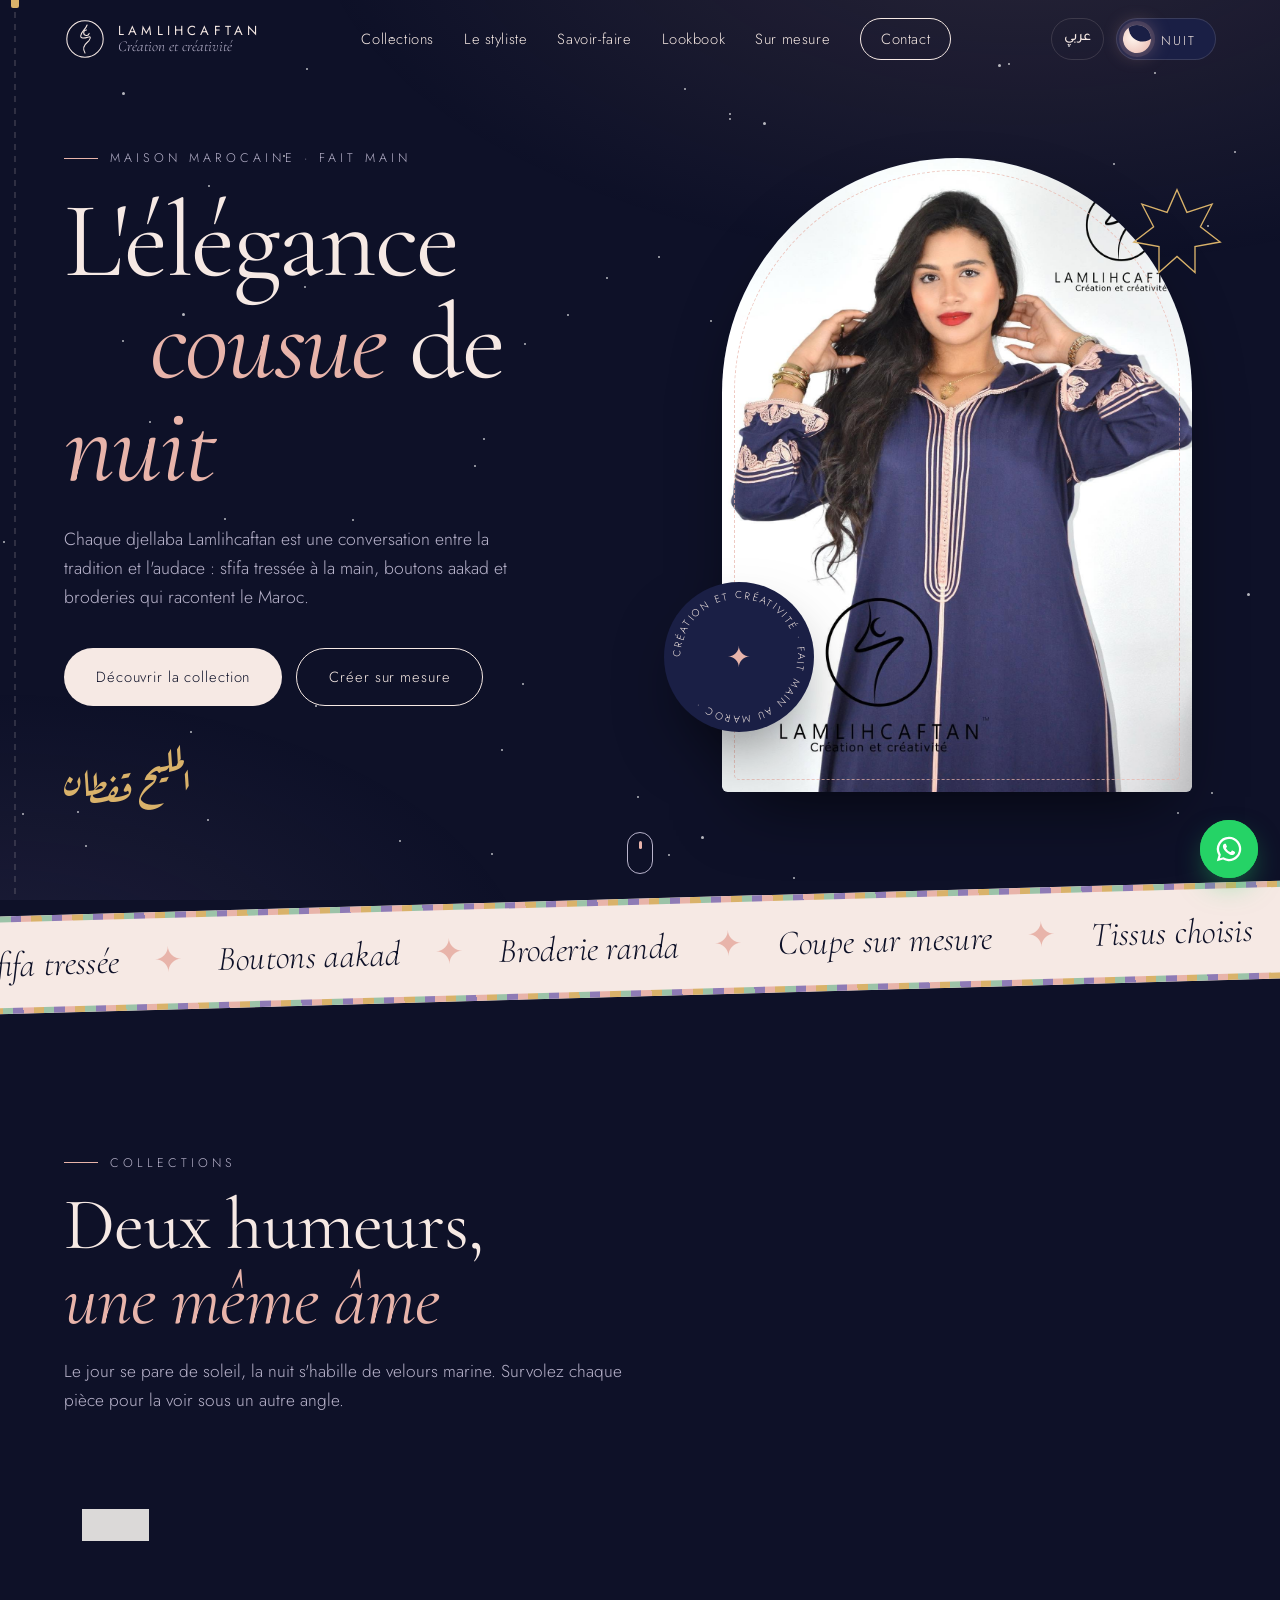
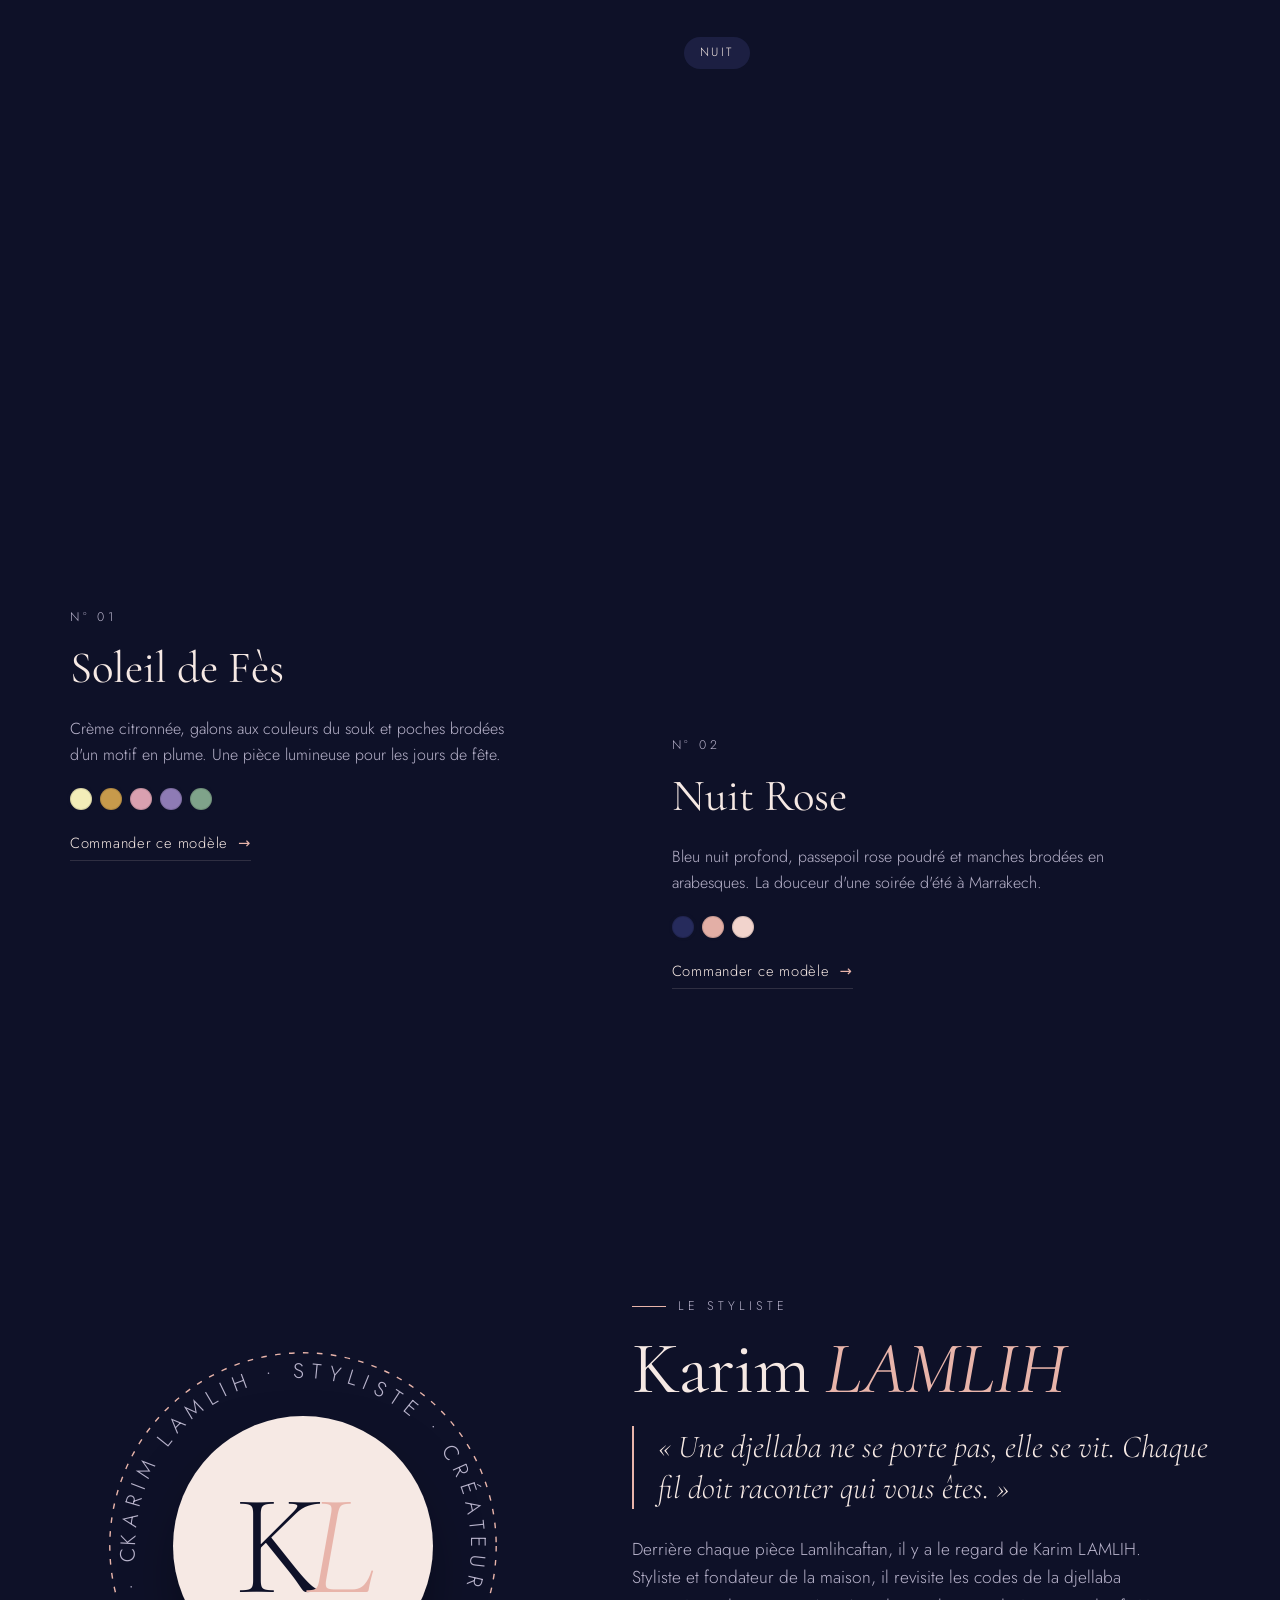
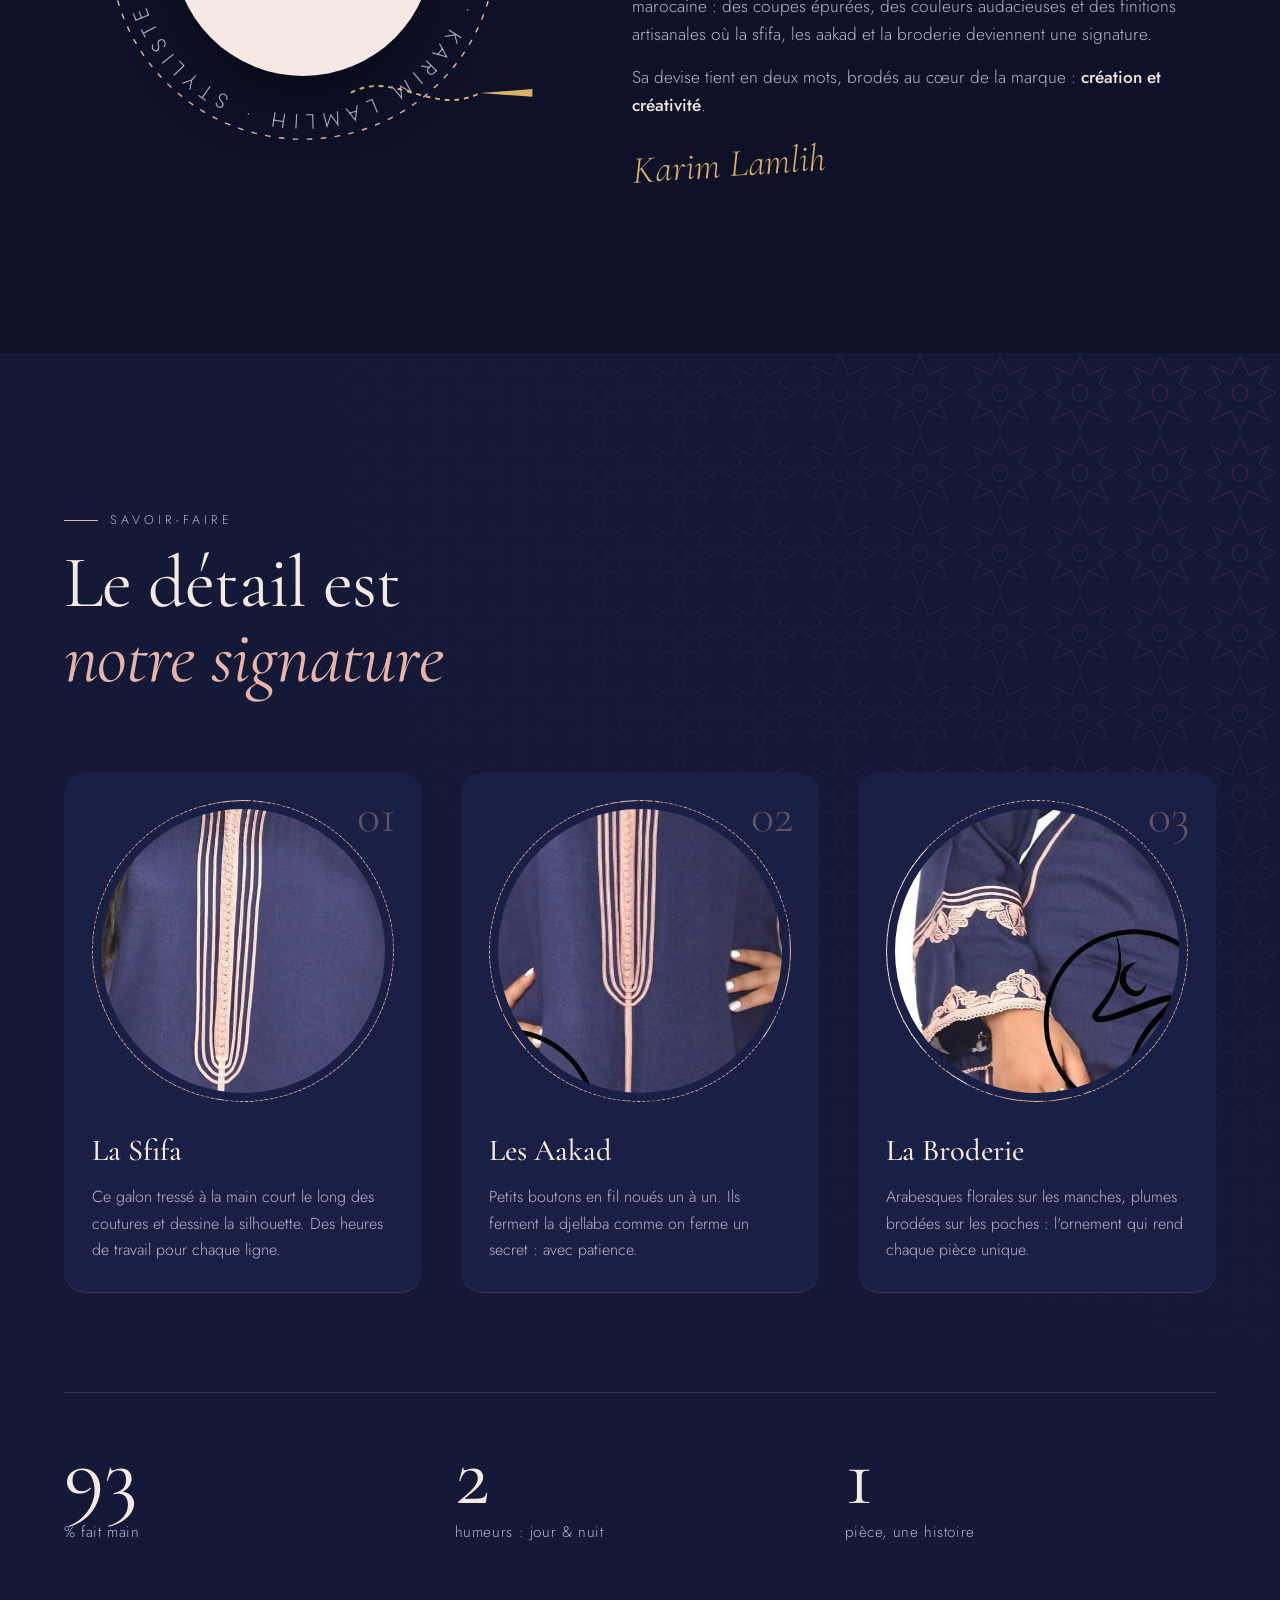
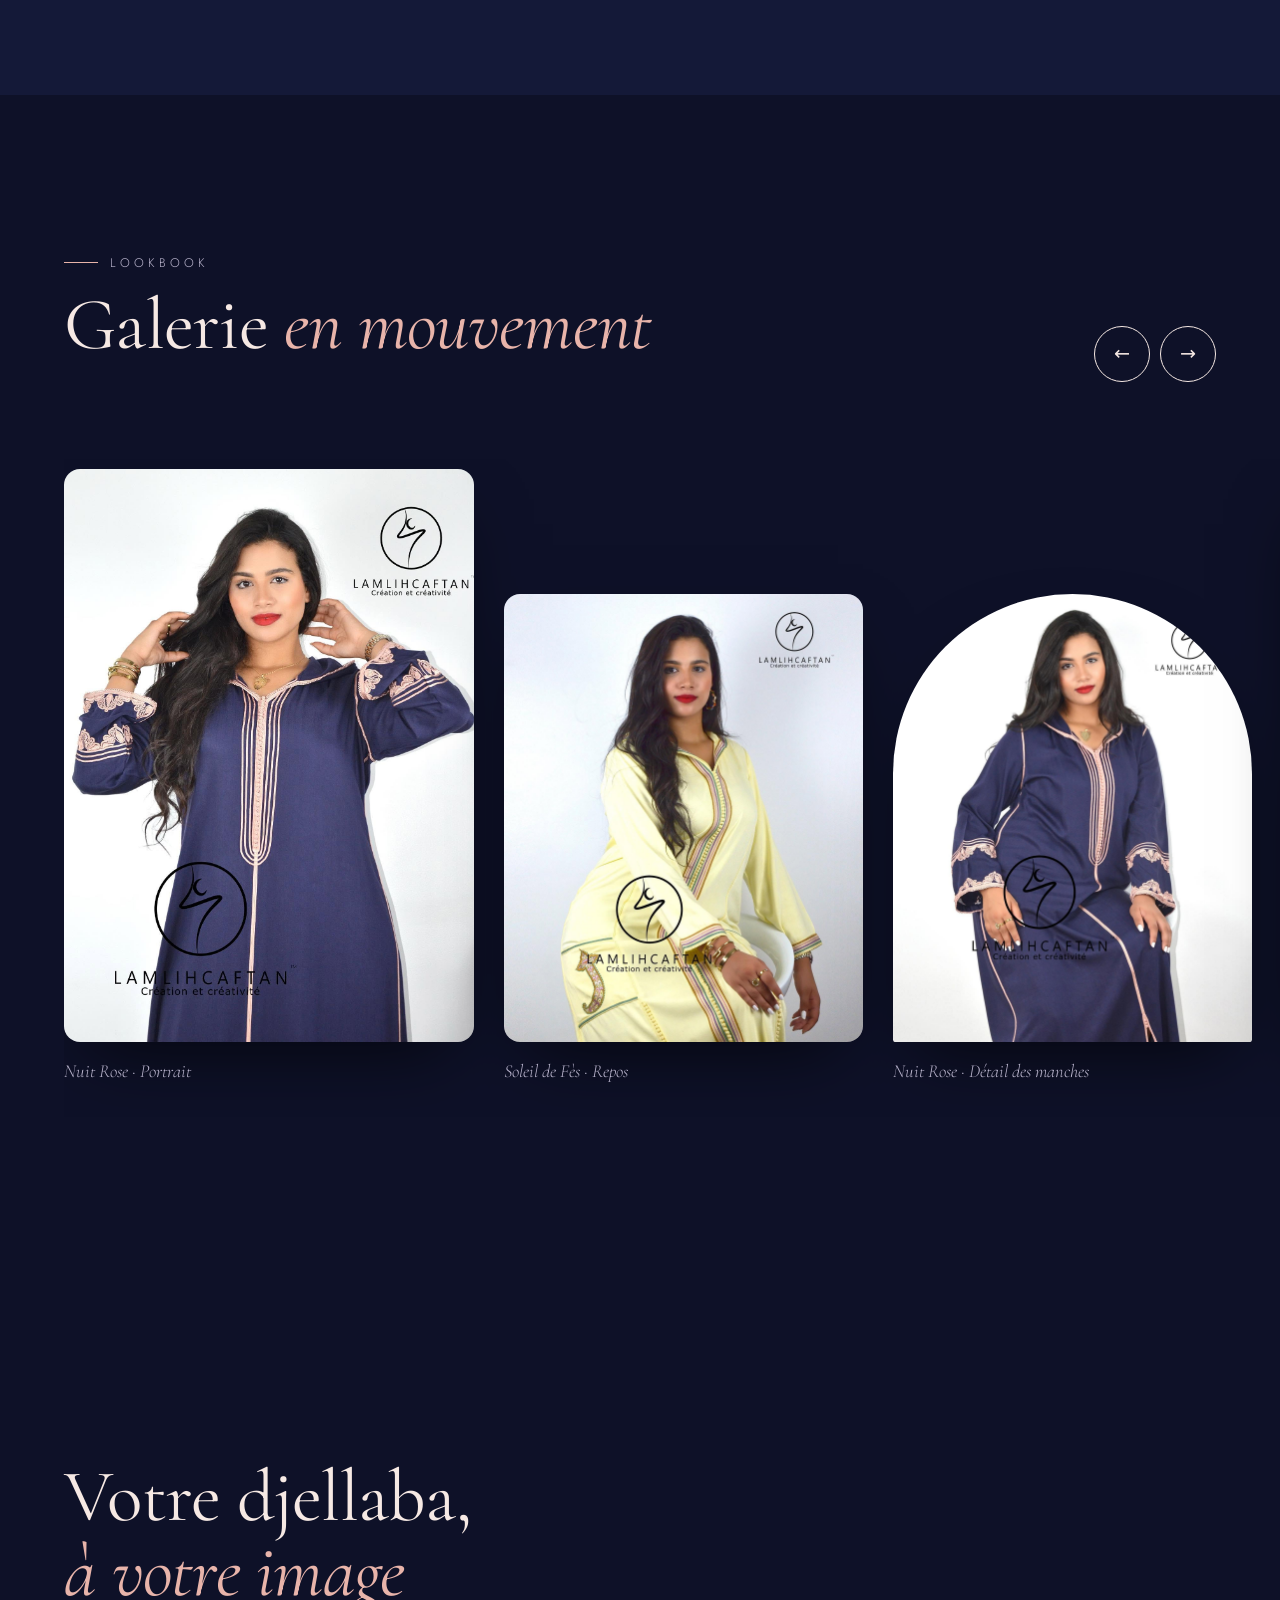
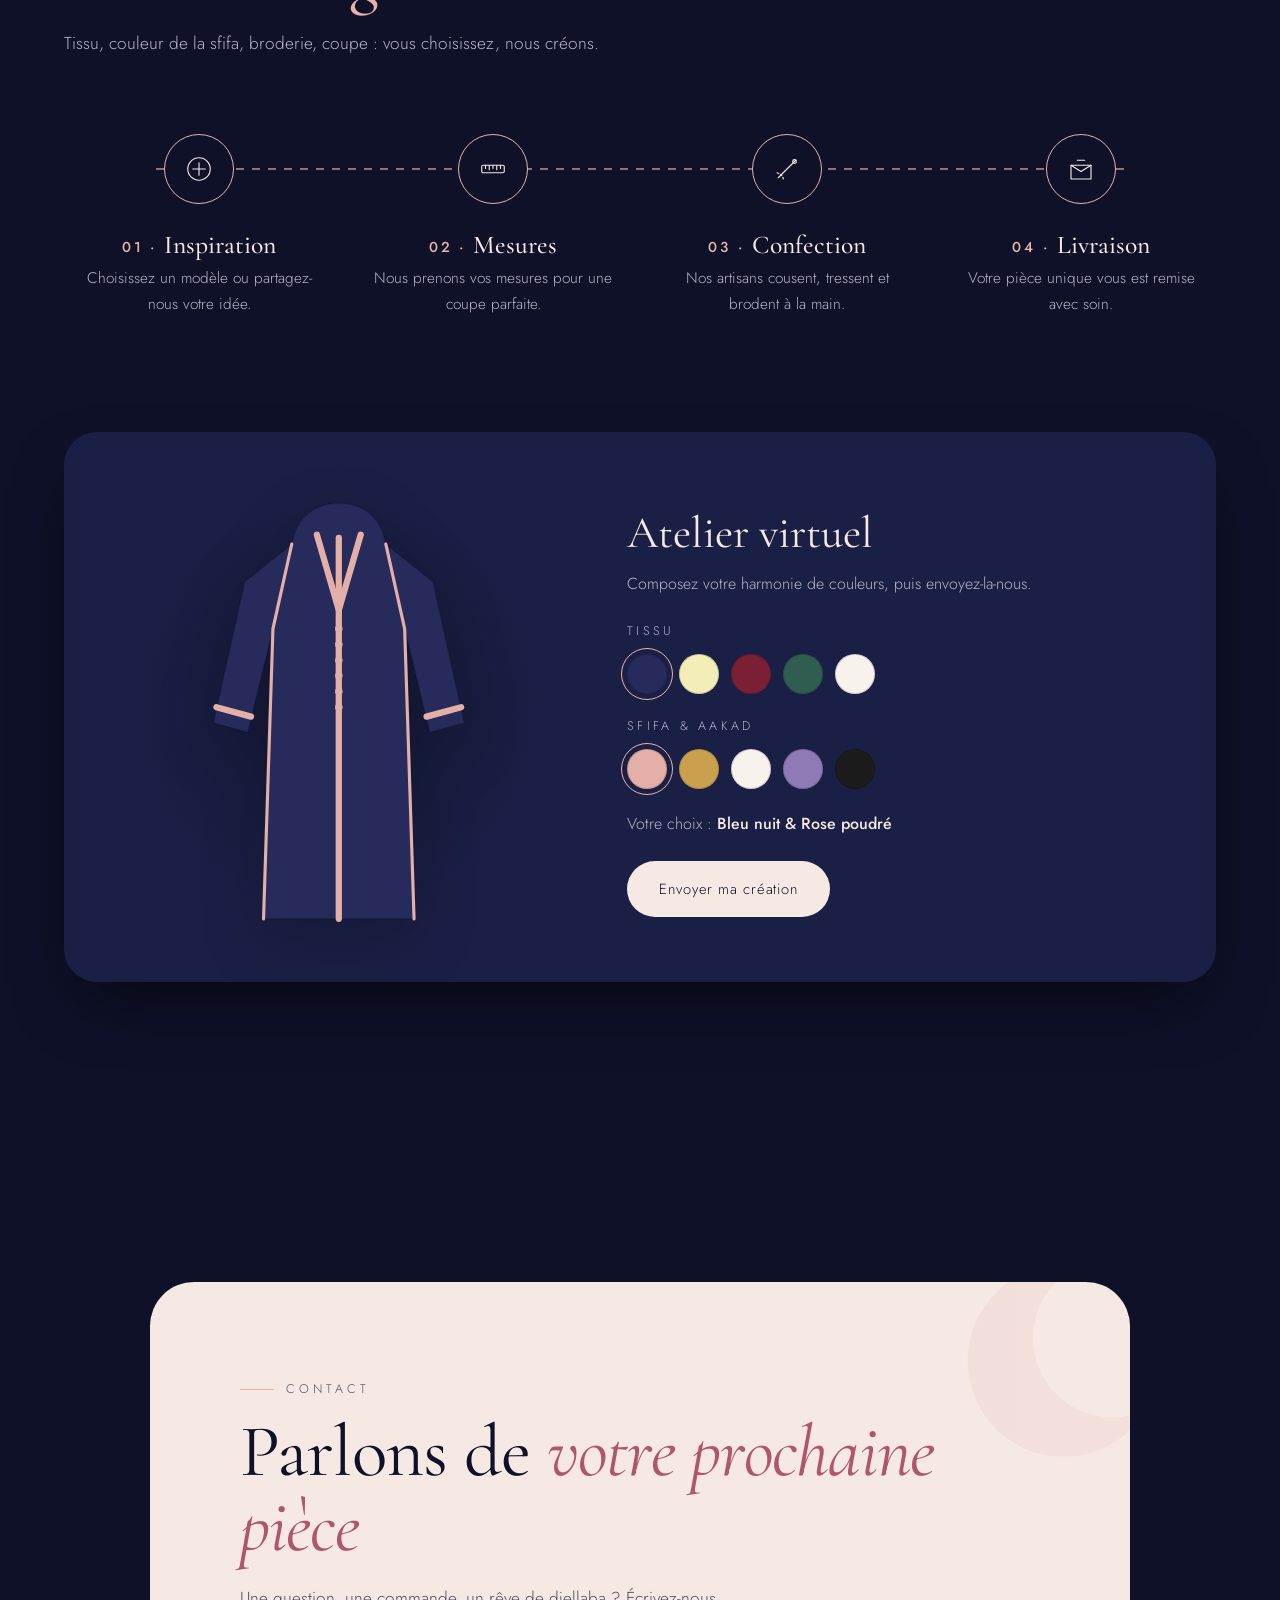
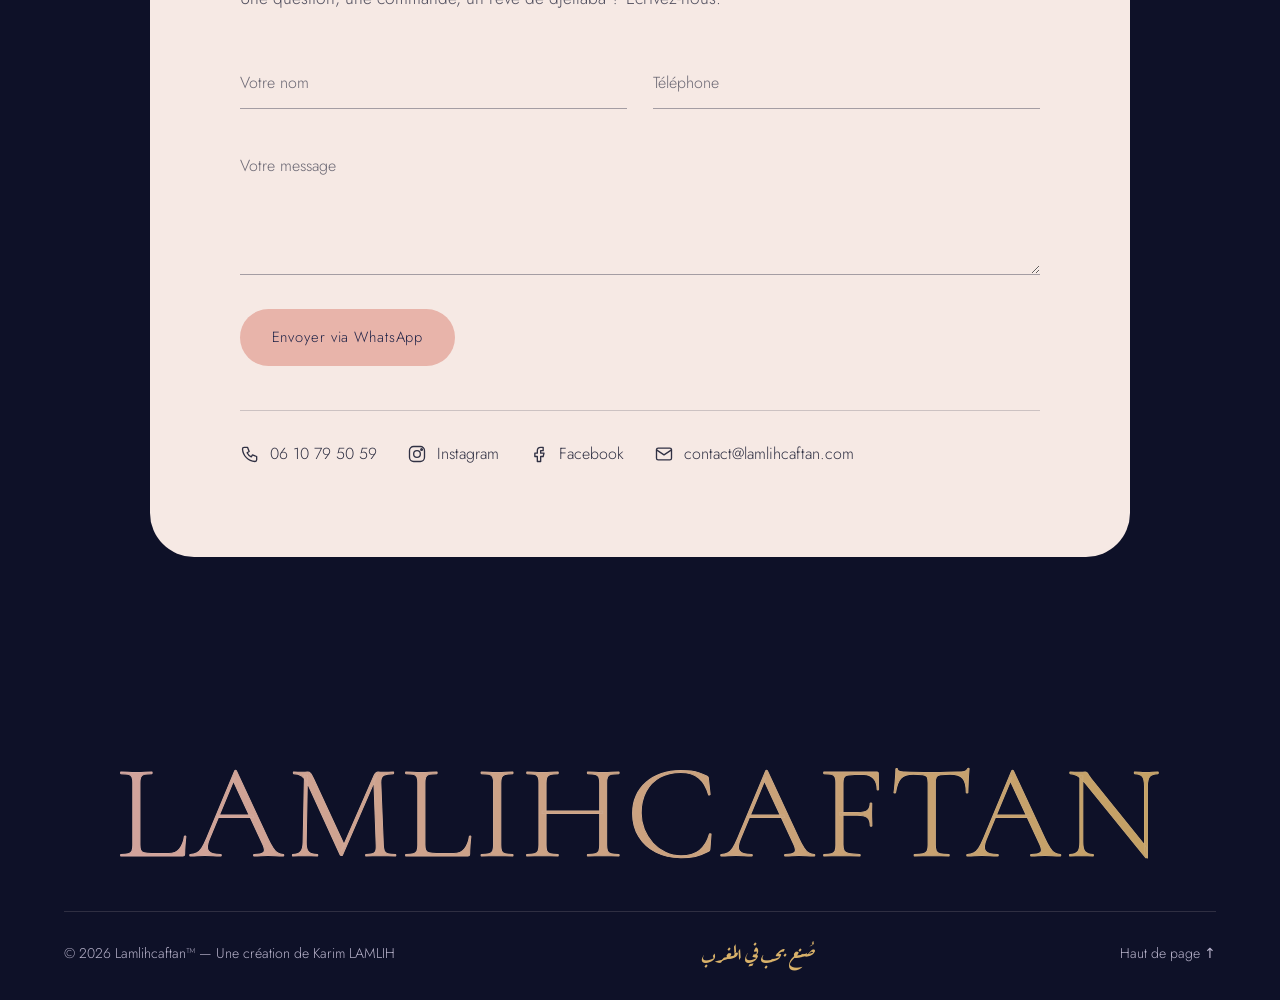
==== index.html @ 7d64da46 "Site vitrine Lamlihcaftan (FR/AR, mode jour/nuit) Co-Authored-By: Claude Opus 5.5 <noreply@anthropic" ====
<!DOCTYPE html>
<html lang="fr">
<head>
  <meta charset="UTF-8" />
  <meta name="viewport" content="width=device-width, initial-scale=1.0" />
  <title>Lamlihcaftan — Création et créativité</title>
  <meta name="description" content="Lamlihcaftan : djellabas et caftans marocains faits main, imaginés par le styliste Karim LAMLIH. Sfifa, aakad et broderie, créés avec passion." />
  <meta name="author" content="Karim LAMLIH" />
  <meta name="theme-color" content="#0E1128" />
  <link rel="alternate" hreflang="fr" href="index.html" />
  <link rel="alternate" hreflang="ar" href="ar.html" />
  <link rel="icon" href="data:image/svg+xml,<svg xmlns='http://www.w3.org/2000/svg' viewBox='0 0 100 100'><circle cx='50' cy='50' r='44' fill='none' stroke='%231F2347' stroke-width='6'/><path d='M55 18 C40 30 38 50 60 44 C70 42 64 56 50 62 C40 68 44 80 52 86' fill='none' stroke='%231F2347' stroke-width='6' stroke-linecap='round'/></svg>" />
  <link rel="preconnect" href="https://fonts.googleapis.com" />
  <link rel="preconnect" href="https://fonts.gstatic.com" crossorigin />
  <link href="https://fonts.googleapis.com/css2?family=Cormorant+Garamond:ital,wght@0,400;0,500;0,600;1,400;1,500&family=Jost:wght@300;400;500&family=Aref+Ruqaa:wght@400;700&family=Tajawal:wght@500&display=swap" rel="stylesheet" />
  <link rel="stylesheet" href="css/style.css" />
  <script>
    // Applique le thème avant le rendu pour éviter le flash
    (function () {
      var t = null;
      try { t = localStorage.getItem('lamlih-theme'); } catch (e) {}
      if (!t) t = 'dark'; // mode nuit par défaut
      document.documentElement.setAttribute('data-theme', t);
    })();
  </script>
</head>
<body>

  <!-- Écran d'intro : le logo se dessine comme un fil -->
  <div class="loader" aria-hidden="true">
    <svg class="loader__logo" viewBox="0 0 120 120">
      <circle class="stitch-draw" cx="60" cy="60" r="52" />
      <path class="stitch-draw" d="M66 20 C62 32 50 38 48 50 C46 60 58 58 70 54 C78 51 76 62 66 70 C56 78 52 86 60 100" />
      <path class="stitch-draw" d="M64 34 a8 8 0 1 0 8 10" />
    </svg>
    <p class="loader__name">LAMLIHCAFTAN</p>
  </div>

  <!-- Fil de progression (comme une sfifa cousue le long de la page) -->
  <div class="thread" aria-hidden="true"><span class="thread__fill"></span></div>

  <!-- Ciel de nuit -->
  <div class="sky" aria-hidden="true"></div>

  <header class="nav">
    <a href="#accueil" class="brand" aria-label="Lamlihcaftan — accueil">
      <svg class="brand__mark" viewBox="0 0 120 120" aria-hidden="true">
        <circle cx="60" cy="60" r="52" />
        <path d="M66 20 C62 32 50 38 48 50 C46 60 58 58 70 54 C78 51 76 62 66 70 C56 78 52 86 60 100" />
        <path d="M64 34 a8 8 0 1 0 8 10" />
      </svg>
      <span class="brand__text">
        <strong>LAMLIHCAFTAN</strong>
        <em>Création et créativité</em>
      </span>
    </a>

    <nav class="nav__links" id="menu">
      <a href="#collections">Collections</a>
      <a href="#styliste">Le styliste</a>
      <a href="#savoir-faire">Savoir-faire</a>
      <a href="#lookbook">Lookbook</a>
      <a href="#sur-mesure">Sur mesure</a>
      <a href="#contact" class="nav__cta">Contact</a>
    </nav>

    <div class="nav__actions">
      <a class="lang-switch" href="ar.html" hreflang="ar" lang="ar" title="النسخة العربية">عربي</a>
      <button class="theme-toggle" id="themeToggle" aria-label="Basculer le mode nuit" title="Jour / Nuit">
        <span class="theme-toggle__orb"></span>
        <span class="theme-toggle__label"><span class="lbl-day">Jour</span><span class="lbl-night">Nuit</span></span>
      </button>
      <button class="burger" id="burger" aria-label="Ouvrir le menu" aria-expanded="false" aria-controls="menu">
        <span></span><span></span>
      </button>
    </div>
  </header>

  <main>
    <!-- ============ HERO ============ -->
    <section class="hero" id="accueil">
      <div class="hero__text">
        <p class="eyebrow reveal">Maison marocaine · Fait main</p>
        <h1 class="hero__title">
          <span class="line reveal">L'élégance</span>
          <span class="line reveal"><em>cousue</em> de</span>
          <span class="line reveal">
            <span class="word-swap" aria-live="polite">
              <span class="word-day">lumière</span>
              <span class="word-night">nuit</span>
            </span>
          </span>
        </h1>
        <p class="hero__lead reveal">
          Chaque djellaba Lamlihcaftan est une conversation entre la tradition et l'audace :
          sfifa tressée à la main, boutons aakad et broderies qui racontent le Maroc.
        </p>
        <div class="hero__buttons reveal">
          <a href="#collections" class="btn btn--primary">Découvrir la collection</a>
          <a href="#sur-mesure" class="btn btn--ghost">Créer sur mesure</a>
        </div>
        <p class="hero__arabic reveal" lang="ar" dir="rtl">المليح قفطان</p>
      </div>

      <div class="hero__visual">
        <div class="arch arch--hero">
          <img class="img-day" src="images/soleil-fes-debout.jpg" alt="Djellaba crème Soleil de Fès avec galons multicolores" />
          <img class="img-night" src="images/nuit-rose-portrait.jpg" alt="Djellaba marine Nuit Rose avec passepoil rose" />
        </div>
        <div class="badge-rotate" aria-hidden="true">
          <svg viewBox="0 0 200 200">
            <defs>
              <path id="circlePath" d="M100,100 m-78,0 a78,78 0 1,1 156,0 a78,78 0 1,1 -156,0" />
            </defs>
            <text><textPath href="#circlePath">CRÉATION ET CRÉATIVITÉ • FAIT MAIN AU MAROC • </textPath></text>
          </svg>
          <span class="badge-rotate__star">✦</span>
        </div>
        <svg class="zellige-star" viewBox="0 0 100 100" aria-hidden="true">
          <polygon points="50,2 61,27 89,18 76,43 98,60 70,65 70,94 50,76 30,94 30,65 2,60 24,43 11,18 39,27" />
        </svg>
      </div>

      <a href="#collections" class="scroll-hint" aria-label="Défiler vers le bas">
        <span></span>
      </a>
    </section>

    <!-- ============ RUBAN SFIFA ============ -->
    <div class="ribbon" aria-hidden="true">
      <div class="ribbon__track">
        <span>Sfifa tressée</span><i>✦</i><span>Boutons aakad</span><i>✦</i><span>Broderie randa</span><i>✦</i><span>Coupe sur mesure</span><i>✦</i><span>Tissus choisis</span><i>✦</i><span>Fait main</span><i>✦</i>
        <span>Sfifa tressée</span><i>✦</i><span>Boutons aakad</span><i>✦</i><span>Broderie randa</span><i>✦</i><span>Coupe sur mesure</span><i>✦</i><span>Tissus choisis</span><i>✦</i><span>Fait main</span><i>✦</i>
      </div>
    </div>

    <!-- ============ COLLECTIONS ============ -->
    <section class="section collections" id="collections">
      <header class="section__head">
        <p class="eyebrow reveal">Collections</p>
        <h2 class="section__title reveal">Deux humeurs,<br /><em>une même âme</em></h2>
        <p class="section__lead reveal">Le jour se pare de soleil, la nuit s'habille de velours marine. Survolez chaque pièce pour la voir sous un autre angle.</p>
      </header>

      <div class="collections__grid">
        <article class="look-card look-card--sun reveal" data-tilt>
          <div class="look-card__media">
            <img src="images/soleil-fes-debout.jpg" alt="Djellaba Soleil de Fès, pose debout" loading="lazy" />
            <img class="look-card__alt" src="images/soleil-fes-assise.jpg" alt="" loading="lazy" />
            <span class="look-card__tag">Jour</span>
          </div>
          <div class="look-card__body">
            <p class="look-card__num">N° 01</p>
            <h3>Soleil de Fès</h3>
            <p>Crème citronnée, galons aux couleurs du souk et poches brodées d'un motif en plume. Une pièce lumineuse pour les jours de fête.</p>
            <ul class="swatches" aria-label="Couleurs du galon">
              <li style="--c:#F3EDB8"></li><li style="--c:#C79A4B"></li><li style="--c:#D9A0B0"></li><li style="--c:#8E7BB5"></li><li style="--c:#7FA38A"></li>
            </ul>
            <a href="#contact" class="link-arrow" data-model="Soleil de Fès">Commander ce modèle <span>→</span></a>
          </div>
        </article>

        <article class="look-card look-card--moon reveal" data-tilt>
          <div class="look-card__media">
            <img src="images/nuit-rose-pose.jpg" alt="Djellaba Nuit Rose, mains sur les hanches" loading="lazy" />
            <img class="look-card__alt" src="images/nuit-rose-assise.jpg" alt="" loading="lazy" />
            <span class="look-card__tag">Nuit</span>
          </div>
          <div class="look-card__body">
            <p class="look-card__num">N° 02</p>
            <h3>Nuit Rose</h3>
            <p>Bleu nuit profond, passepoil rose poudré et manches brodées en arabesques. La douceur d'une soirée d'été à Marrakech.</p>
            <ul class="swatches" aria-label="Couleurs">
              <li style="--c:#262B5C"></li><li style="--c:#E3AFA6"></li><li style="--c:#F2D4CD"></li>
            </ul>
            <a href="#contact" class="link-arrow" data-model="Nuit Rose">Commander ce modèle <span>→</span></a>
          </div>
        </article>
      </div>
    </section>

    <!-- ============ LE STYLISTE ============ -->
    <section class="section designer" id="styliste">
      <div class="designer__monogram reveal" aria-hidden="true">
        <svg viewBox="0 0 300 300" class="designer__ring">
          <defs>
            <path id="ringPath" d="M150,150 m-120,0 a120,120 0 1,1 240,0 a120,120 0 1,1 -240,0" />
          </defs>
          <circle cx="150" cy="150" r="138" />
          <text><textPath href="#ringPath">KARIM LAMLIH • STYLISTE • CRÉATEUR • KARIM LAMLIH • STYLISTE • CRÉATEUR • </textPath></text>
        </svg>
        <span class="designer__initials">K<em>L</em></span>
        <svg class="designer__needle" viewBox="0 0 200 60">
          <path d="M6 30 C50 5 90 55 140 30" />
          <path class="needle" d="M140 30 L194 26 L194 34 Z" />
        </svg>
      </div>

      <div class="designer__text">
        <p class="eyebrow reveal">Le styliste</p>
        <h2 class="section__title reveal">Karim <em>LAMLIH</em></h2>
        <blockquote class="designer__quote reveal">
          « Une djellaba ne se porte pas, elle se vit. Chaque fil doit raconter qui vous êtes. »
        </blockquote>
        <p class="section__lead reveal">
          Derrière chaque pièce Lamlihcaftan, il y a le regard de Karim LAMLIH. Styliste et fondateur de la maison,
          il revisite les codes de la djellaba marocaine : des coupes épurées, des couleurs audacieuses et
          des finitions artisanales où la sfifa, les aakad et la broderie deviennent une signature.
        </p>
        <p class="section__lead reveal">
          Sa devise tient en deux mots, brodés au cœur de la marque : <strong>création et créativité</strong>.
        </p>
        <p class="designer__sign reveal">Karim Lamlih</p>
      </div>
    </section>

    <!-- ============ SAVOIR-FAIRE ============ -->
    <section class="section craft" id="savoir-faire">
      <div class="craft__pattern" aria-hidden="true"></div>
      <header class="section__head">
        <p class="eyebrow reveal">Savoir-faire</p>
        <h2 class="section__title reveal">Le détail est<br /><em>notre signature</em></h2>
      </header>

      <div class="craft__grid">
        <article class="craft-item reveal">
          <div class="craft-item__lens" style="--img:url('../images/nuit-rose-portrait.jpg'); --pos: 50% 58%; --zoom: 260%"></div>
          <span class="craft-item__num">01</span>
          <h3>La Sfifa</h3>
          <p>Ce galon tressé à la main court le long des coutures et dessine la silhouette. Des heures de travail pour chaque ligne.</p>
        </article>
        <article class="craft-item reveal">
          <div class="craft-item__lens" style="--img:url('../images/nuit-rose-pose.jpg'); --pos: 50% 55%; --zoom: 300%"></div>
          <span class="craft-item__num">02</span>
          <h3>Les Aakad</h3>
          <p>Petits boutons en fil noués un à un. Ils ferment la djellaba comme on ferme un secret : avec patience.</p>
        </article>
        <article class="craft-item reveal">
          <div class="craft-item__lens" style="--img:url('../images/nuit-rose-assise.jpg'); --pos: 20% 64%; --zoom: 300%"></div>
          <span class="craft-item__num">03</span>
          <h3>La Broderie</h3>
          <p>Arabesques florales sur les manches, plumes brodées sur les poches : l'ornement qui rend chaque pièce unique.</p>
        </article>
      </div>

      <div class="stats">
        <div class="stat reveal"><strong data-count="100">0</strong><span>% fait main</span></div>
        <div class="stat reveal"><strong data-count="2">0</strong><span>humeurs : jour &amp; nuit</span></div>
        <div class="stat reveal"><strong data-count="1">0</strong><span>pièce, une histoire</span></div>
      </div>
    </section>

    <!-- ============ LOOKBOOK ============ -->
    <section class="section lookbook" id="lookbook">
      <header class="section__head section__head--row">
        <div>
          <p class="eyebrow reveal">Lookbook</p>
          <h2 class="section__title reveal">Galerie <em>en mouvement</em></h2>
        </div>
        <div class="lookbook__controls">
          <button class="circle-btn" data-dir="-1" aria-label="Image précédente">←</button>
          <button class="circle-btn" data-dir="1" aria-label="Image suivante">→</button>
        </div>
      </header>

      <div class="lookbook__rail" id="rail" tabindex="0" aria-label="Galerie de photos, faites défiler horizontalement">
        <figure class="frame frame--tall"><img src="images/nuit-rose-portrait.jpg" alt="Nuit Rose — portrait" loading="lazy" /><figcaption>Nuit Rose · Portrait</figcaption></figure>
        <figure class="frame"><img src="images/soleil-fes-assise.jpg" alt="Soleil de Fès — assise" loading="lazy" /><figcaption>Soleil de Fès · Repos</figcaption></figure>
        <figure class="frame frame--arch"><img src="images/nuit-rose-assise.jpg" alt="Nuit Rose — assise" loading="lazy" /><figcaption>Nuit Rose · Détail des manches</figcaption></figure>
        <figure class="frame frame--tall"><img src="images/soleil-fes-debout.jpg" alt="Soleil de Fès — debout" loading="lazy" /><figcaption>Soleil de Fès · Lumière</figcaption></figure>
        <figure class="frame"><img src="images/nuit-rose-pose.jpg" alt="Nuit Rose — pose" loading="lazy" /><figcaption>Nuit Rose · Assurance</figcaption></figure>
      </div>
    </section>

    <!-- ============ SUR MESURE ============ -->
    <section class="section bespoke" id="sur-mesure">
      <header class="section__head">
        <p class="eyebrow reveal">Sur mesure</p>
        <h2 class="section__title reveal">Votre djellaba,<br /><em>à votre image</em></h2>
        <p class="section__lead reveal">Tissu, couleur de la sfifa, broderie, coupe : vous choisissez, nous créons.</p>
      </header>

      <ol class="steps">
        <li class="step reveal">
          <span class="step__icon" aria-hidden="true">
            <svg viewBox="0 0 48 48"><circle cx="24" cy="24" r="18"/><path d="M14 24h20M24 14v20"/></svg>
          </span>
          <h3>Inspiration</h3>
          <p>Choisissez un modèle ou partagez-nous votre idée.</p>
        </li>
        <li class="step reveal">
          <span class="step__icon" aria-hidden="true">
            <svg viewBox="0 0 48 48"><rect x="6" y="18" width="36" height="12" rx="2"/><path d="M12 18v5M18 18v7M24 18v5M30 18v7M36 18v5"/></svg>
          </span>
          <h3>Mesures</h3>
          <p>Nous prenons vos mesures pour une coupe parfaite.</p>
        </li>
        <li class="step reveal">
          <span class="step__icon" aria-hidden="true">
            <svg viewBox="0 0 48 48"><path d="M10 38 L38 10"/><circle cx="36" cy="12" r="3"/><path d="M8 30c6 2 10 6 10 10" stroke-dasharray="3 3"/></svg>
          </span>
          <h3>Confection</h3>
          <p>Nos artisans cousent, tressent et brodent à la main.</p>
        </li>
        <li class="step reveal">
          <span class="step__icon" aria-hidden="true">
            <svg viewBox="0 0 48 48"><path d="M8 18h32v22H8z"/><path d="M8 18l16 10 16-10"/><path d="M18 10h12"/></svg>
          </span>
          <h3>Livraison</h3>
          <p>Votre pièce unique vous est remise avec soin.</p>
        </li>
      </ol>

      <!-- Petit configurateur de couleurs -->
      <div class="studio reveal">
        <div class="studio__preview" aria-hidden="true">
          <svg viewBox="0 0 200 300" class="studio__svg">
            <path class="dj-body" d="M100 20 C80 20 72 34 70 46 L40 70 L20 160 L42 166 L58 100 L52 285 L148 285 L142 100 L158 166 L180 160 L160 70 L130 46 C128 34 120 20 100 20Z"/>
            <path class="dj-trim" d="M100 42 L100 285" />
            <path class="dj-trim" d="M86 40 L100 88 L114 40" />
            <path class="dj-trim thin" d="M70 46 L58 100 L52 285" />
            <path class="dj-trim thin" d="M130 46 L142 100 L148 285" />
            <path class="dj-trim" d="M22 150 L44 156" />
            <path class="dj-trim" d="M178 150 L156 156" />
            <g class="dj-buttons">
              <circle cx="100" cy="100" r="2.4"/><circle cx="100" cy="110" r="2.4"/><circle cx="100" cy="120" r="2.4"/><circle cx="100" cy="130" r="2.4"/><circle cx="100" cy="140" r="2.4"/><circle cx="100" cy="150" r="2.4"/>
            </g>
          </svg>
        </div>
        <div class="studio__controls">
          <h3>Atelier virtuel</h3>
          <p class="studio__hint">Composez votre harmonie de couleurs, puis envoyez-la-nous.</p>

          <fieldset>
            <legend>Tissu</legend>
            <div class="chips" data-target="body">
              <button class="chip is-active" style="--c:#262B5C" data-color="#262B5C" data-name="Bleu nuit" aria-label="Bleu nuit"></button>
              <button class="chip" style="--c:#F3EDB8" data-color="#F3EDB8" data-name="Crème citron" aria-label="Crème citron"></button>
              <button class="chip" style="--c:#7A1F34" data-color="#7A1F34" data-name="Bordeaux" aria-label="Bordeaux"></button>
              <button class="chip" style="--c:#2F5D50" data-color="#2F5D50" data-name="Vert émeraude" aria-label="Vert émeraude"></button>
              <button class="chip" style="--c:#F7F2EC" data-color="#F7F2EC" data-name="Blanc cassé" aria-label="Blanc cassé"></button>
            </div>
          </fieldset>

          <fieldset>
            <legend>Sfifa &amp; aakad</legend>
            <div class="chips" data-target="trim">
              <button class="chip is-active" style="--c:#E3AFA6" data-color="#E3AFA6" data-name="Rose poudré" aria-label="Rose poudré"></button>
              <button class="chip" style="--c:#C9A04E" data-color="#C9A04E" data-name="Or" aria-label="Or"></button>
              <button class="chip" style="--c:#F7F2EC" data-color="#F7F2EC" data-name="Ivoire" aria-label="Ivoire"></button>
              <button class="chip" style="--c:#8E7BB5" data-color="#8E7BB5" data-name="Lavande" aria-label="Lavande"></button>
              <button class="chip" style="--c:#1B1B1B" data-color="#1B1B1B" data-name="Noir" aria-label="Noir"></button>
            </div>
          </fieldset>

          <p class="studio__summary">Votre choix : <strong id="studioSummary">Bleu nuit &amp; Rose poudré</strong></p>
          <a href="#contact" class="btn btn--primary" id="studioSend">Envoyer ma création</a>
        </div>
      </div>
    </section>

    <!-- ============ CONTACT ============ -->
    <section class="section contact" id="contact">
      <div class="contact__card reveal">
        <svg class="contact__moon" viewBox="0 0 100 100" aria-hidden="true">
          <path d="M62 10 A40 40 0 1 0 90 70 A32 32 0 1 1 62 10Z" />
        </svg>
        <p class="eyebrow">Contact</p>
        <h2 class="section__title">Parlons de <em>votre prochaine pièce</em></h2>
        <p class="section__lead">Une question, une commande, un rêve de djellaba ? Écrivez-nous.</p>

        <form class="contact__form" id="contactForm">
          <div class="field">
            <input type="text" id="name" name="name" placeholder=" " required />
            <label for="name">Votre nom</label>
          </div>
          <div class="field">
            <input type="tel" id="phone" name="phone" placeholder=" " />
            <label for="phone">Téléphone</label>
          </div>
          <div class="field field--full">
            <textarea id="message" name="message" rows="4" placeholder=" " required></textarea>
            <label for="message">Votre message</label>
          </div>
          <button type="submit" class="btn btn--primary field--full">Envoyer via WhatsApp</button>
        </form>

        <div class="contact__links">
          <a href="tel:+212610795059">
            <svg viewBox="0 0 24 24" aria-hidden="true"><path d="M5 4h4l2 5-2.5 1.5a11 11 0 0 0 5 5L15 13l5 2v4a2 2 0 0 1-2 2A16 16 0 0 1 3 6a2 2 0 0 1 2-2z"/></svg>
            <span dir="ltr">06 10 79 50 59</span>
          </a>
          <a href="https://www.instagram.com/lamlihcaftan" target="_blank" rel="noopener">
            <svg viewBox="0 0 24 24" aria-hidden="true"><rect x="3" y="3" width="18" height="18" rx="5"/><circle cx="12" cy="12" r="4"/><circle cx="17.5" cy="6.5" r="1"/></svg>
            Instagram
          </a>
          <a href="https://www.facebook.com/lamlihcaftan" target="_blank" rel="noopener">
            <svg viewBox="0 0 24 24" aria-hidden="true"><path d="M14 8h3V4h-3a4 4 0 0 0-4 4v3H7v4h3v6h4v-6h3l1-4h-4V8z"/></svg>
            Facebook
          </a>
          <a href="mailto:contact@lamlihcaftan.com">
            <svg viewBox="0 0 24 24" aria-hidden="true"><rect x="3" y="5" width="18" height="14" rx="2"/><path d="M3 7l9 6 9-6"/></svg>
            contact@lamlihcaftan.com
          </a>
        </div>
      </div>
    </section>
  </main>

  <footer class="footer">
    <div class="footer__big" aria-hidden="true">LAMLIHCAFTAN</div>
    <div class="footer__row">
      <p>© <span id="year"></span> Lamlihcaftan™ — Une création de Karim LAMLIH</p>
      <p lang="ar" dir="rtl" class="footer__ar">صُنع بحب في المغرب</p>
      <a href="#accueil" class="footer__top">Haut de page ↑</a>
    </div>
  </footer>

  <!-- Lightbox -->
  <div class="lightbox" id="lightbox" role="dialog" aria-modal="true" aria-label="Photo agrandie" hidden>
    <button class="lightbox__close" aria-label="Fermer">×</button>
    <img src="" alt="" />
    <p class="lightbox__cap"></p>
  </div>

  <!-- Bouton WhatsApp flottant -->
  <a class="wa-float" href="https://wa.me/212610795059" target="_blank" rel="noopener" aria-label="Discuter sur WhatsApp">
    <svg viewBox="0 0 32 32" aria-hidden="true"><path d="M16 3a13 13 0 0 0-11.2 19.6L3 29l6.6-1.7A13 13 0 1 0 16 3zm0 23.6a10.6 10.6 0 0 1-5.4-1.5l-.4-.2-3.9 1 1-3.8-.2-.4A10.6 10.6 0 1 1 16 26.6zm5.8-7.9c-.3-.2-1.9-.9-2.2-1s-.5-.2-.7.2-.8 1-1 1.2-.4.2-.7.1a8.7 8.7 0 0 1-4.3-3.8c-.3-.6.3-.5.9-1.7.1-.2 0-.4 0-.5l-1-2.4c-.3-.6-.5-.5-.7-.5h-.6a1.2 1.2 0 0 0-.9.4 3.6 3.6 0 0 0-1.1 2.7 6.3 6.3 0 0 0 1.3 3.3 14.4 14.4 0 0 0 5.5 4.9c2 .9 2.8.9 3.8.8a3.3 3.3 0 0 0 2.1-1.5 2.7 2.7 0 0 0 .2-1.5c-.1-.2-.3-.2-.6-.4z"/></svg>
  </a>

  <!-- Curseur fil & aiguille (desktop) -->
  <div class="cursor" aria-hidden="true"></div>

  <script src="js/main.js"></script>
</body>
</html>
---- css/style.css ----
/* =========================================================
   LAMLIHCAFTAN — Création et créativité
   Concept : « Le jour et la nuit »
   Jour = crème & soleil de Fès · Nuit = bleu nuit & rose poudré
   ========================================================= */

:root {
  --bg: #FBF6EA;
  --bg-2: #F4ECD8;
  --surface: #FFFDF7;
  --ink: #1F2347;
  --ink-soft: #5A5C78;
  --accent: #C0766A;       /* rose terre */
  --accent-2: #B8893B;     /* or */
  --sage: #7FA38A;
  --line: rgba(31, 35, 71, 0.14);
  --shadow: 0 30px 60px -30px rgba(31, 35, 71, 0.35);
  --sky-opacity: 0;
  --pattern: rgba(184, 137, 59, 0.12);

  --f-display: "Cormorant Garamond", Georgia, serif;
  --f-body: "Jost", system-ui, sans-serif;
  --f-ar: "Aref Ruqaa", serif;

  --radius: 22px;
  --gutter: clamp(16px, 5vw, 72px);
  --ease: cubic-bezier(.2, .8, .2, 1);
  color-scheme: light;
}

:root[data-theme="dark"] {
  --bg: #0E1128;
  --bg-2: #141938;
  --surface: #1A1F45;
  --ink: #F6E9E4;
  --ink-soft: #B9B4CC;
  --accent: #E8B4AA;
  --accent-2: #D9B26A;
  --sage: #9CC3A8;
  --line: rgba(246, 233, 228, 0.14);
  --shadow: 0 30px 70px -25px rgba(0, 0, 0, 0.7);
  --sky-opacity: 1;
  --pattern: rgba(232, 180, 170, 0.08);
  color-scheme: dark;
}

*, *::before, *::after { box-sizing: border-box; margin: 0; padding: 0; }

html { scroll-behavior: smooth; }
body {
  font-family: var(--f-body);
  font-weight: 300;
  background: var(--bg);
  color: var(--ink);
  line-height: 1.65;
  overflow-x: hidden;
  transition: background-color .8s var(--ease), color .8s var(--ease);
  -webkit-font-smoothing: antialiased;
}
body.is-loading { overflow: hidden; }

img { display: block; max-width: 100%; }
a { color: inherit; text-decoration: none; }
button { font: inherit; color: inherit; background: none; border: 0; cursor: pointer; }
em { font-style: italic; color: var(--accent); }
::selection { background: var(--accent); color: var(--bg); }

:focus-visible { outline: 2px dashed var(--accent); outline-offset: 4px; border-radius: 6px; }

/* ---------- Loader ---------- */
.loader {
  position: fixed; inset: 0; z-index: 1000;
  display: grid; place-content: center; justify-items: center; gap: 18px;
  background: var(--bg);
  transition: opacity .8s var(--ease), visibility .8s;
}
.loader.is-done { opacity: 0; visibility: hidden; }
.loader__logo { width: 110px; height: 110px; }
.stitch-draw {
  fill: none; stroke: var(--ink); stroke-width: 2.4; stroke-linecap: round;
  stroke-dasharray: 400; stroke-dashoffset: 400;
  animation: draw 1.6s var(--ease) forwards;
}
.stitch-draw:nth-child(2) { animation-delay: .3s; }
.stitch-draw:nth-child(3) { animation-delay: .7s; }
@keyframes draw { to { stroke-dashoffset: 0; } }
.loader__name {
  font-family: var(--f-body); letter-spacing: .6em; font-size: .85rem; padding-left: .6em;
  opacity: 0; animation: fadeUp .8s 1s var(--ease) forwards;
}
@keyframes fadeUp { from { opacity: 0; transform: translateY(10px); } to { opacity: 1; transform: none; } }

/* ---------- Fil de progression ---------- */
.thread {
  position: fixed; left: 14px; top: 0; bottom: 0; width: 2px; z-index: 40;
  background: repeating-linear-gradient(to bottom, var(--line) 0 6px, transparent 6px 12px);
}
.thread__fill {
  position: absolute; inset: 0 0 auto 0; height: 0;
  background: repeating-linear-gradient(to bottom, var(--accent) 0 6px, transparent 6px 12px);
}
.thread__fill::after {
  content: ""; position: absolute; bottom: -8px; left: -3px;
  width: 8px; height: 16px; border-radius: 50% 50% 2px 2px;
  background: var(--accent-2);
}
@media (max-width: 720px) { .thread { display: none; } }

/* ---------- Ciel étoilé (nuit) ---------- */
.sky {
  position: fixed; inset: 0; z-index: -1; pointer-events: none;
  opacity: var(--sky-opacity); transition: opacity 1s var(--ease);
  background:
    radial-gradient(1200px 600px at 80% -10%, rgba(232, 180, 170, .12), transparent 60%),
    radial-gradient(900px 500px at 0% 110%, rgba(142, 123, 181, .12), transparent 60%);
}
.sky i {
  position: absolute; width: 2px; height: 2px; border-radius: 50%;
  background: #fff; opacity: .7;
  animation: twinkle var(--d, 3s) ease-in-out infinite var(--delay, 0s);
}
@keyframes twinkle { 50% { opacity: .1; transform: scale(.6); } }

/* ---------- Navigation ---------- */
.nav {
  position: fixed; top: 0; left: 0; right: 0; z-index: 50;
  display: flex; align-items: center; justify-content: space-between; gap: 20px;
  padding: 18px var(--gutter);
  transition: padding .4s var(--ease), background-color .6s, box-shadow .4s;
}
.nav.is-scrolled {
  padding-top: 10px; padding-bottom: 10px;
  background: color-mix(in srgb, var(--bg) 82%, transparent);
  backdrop-filter: blur(14px); -webkit-backdrop-filter: blur(14px);
  box-shadow: 0 1px 0 var(--line);
}
.brand { display: flex; align-items: center; gap: 12px; }
.brand__mark { width: 42px; height: 42px; fill: none; stroke: var(--ink); stroke-width: 3; stroke-linecap: round; transition: transform .8s var(--ease); }
.brand:hover .brand__mark { transform: rotate(-20deg); }
.brand__text { display: flex; flex-direction: column; line-height: 1.1; }
.brand__text strong { font-weight: 400; letter-spacing: .32em; font-size: .82rem; }
.brand__text em { font-family: var(--f-display); font-size: .95rem; color: var(--ink-soft); }

.nav__links { display: flex; align-items: center; gap: 30px; font-size: .92rem; letter-spacing: .04em; }
.nav__links a { position: relative; padding: 4px 0; }
.nav__links a:not(.nav__cta)::after {
  content: ""; position: absolute; left: 0; right: 0; bottom: -2px; height: 1px;
  background: repeating-linear-gradient(90deg, var(--accent) 0 4px, transparent 4px 7px);
  transform: scaleX(0); transform-origin: left; transition: transform .5s var(--ease);
}
.nav__links a:hover::after { transform: scaleX(1); }
.nav__cta { padding: 8px 20px !important; border: 1px solid var(--ink); border-radius: 999px; transition: background .3s, color .3s; }
.nav__cta:hover { background: var(--ink); color: var(--bg); }

.nav__actions { display: flex; align-items: center; gap: 12px; }

/* Bouton jour / nuit — soleil qui devient croissant */
.theme-toggle {
  display: flex; align-items: center; gap: 10px;
  padding: 6px 14px 6px 6px; border-radius: 999px;
  border: 1px solid var(--line); background: var(--surface);
  transition: background .6s, border-color .6s;
}
.theme-toggle__orb {
  position: relative; width: 28px; height: 28px; border-radius: 50%;
  background: radial-gradient(circle at 35% 35%, #FFE7A3, #E7B24C);
  box-shadow: 0 0 0 4px rgba(231, 178, 76, .18), 0 0 18px rgba(231, 178, 76, .55);
  transition: all .7s var(--ease);
  overflow: hidden;
}
.theme-toggle__orb::after {
  content: ""; position: absolute; width: 100%; height: 100%; border-radius: 50%;
  background: var(--surface); top: -30%; left: 100%;
  transition: left .7s var(--ease), background .6s;
}
[data-theme="dark"] .theme-toggle__orb {
  background: radial-gradient(circle at 40% 40%, #FFF6EE, #E8B4AA);
  box-shadow: 0 0 0 4px rgba(232, 180, 170, .12), 0 0 20px rgba(232, 180, 170, .45);
  transform: rotate(-25deg);
}
[data-theme="dark"] .theme-toggle__orb::after { left: 34%; }
.theme-toggle__label { position: relative; font-size: .8rem; letter-spacing: .14em; text-transform: uppercase; width: 3.1em; height: 1.4em; overflow: hidden; }
.theme-toggle__label span { position: absolute; left: 0; transition: transform .6s var(--ease); }
.lbl-night { transform: translateY(120%); }
[data-theme="dark"] .lbl-day { transform: translateY(-120%); }
[data-theme="dark"] .lbl-night { transform: translateY(0); }

.burger { display: none; width: 42px; height: 42px; border-radius: 50%; border: 1px solid var(--line); position: relative; }
.burger span { position: absolute; left: 12px; right: 12px; height: 1.5px; background: var(--ink); transition: transform .4s var(--ease); }
.burger span:first-child { top: 16px; }
.burger span:last-child { top: 24px; }
.burger[aria-expanded="true"] span:first-child { transform: translateY(4px) rotate(45deg); }
.burger[aria-expanded="true"] span:last-child { transform: translateY(-4px) rotate(-45deg); }

@media (max-width: 900px) {
  .burger { display: block; }
  .theme-toggle__label { display: none; }
  .theme-toggle { padding: 6px; }
  .nav__links {
    position: fixed; inset: 0; z-index: -1;
    flex-direction: column; justify-content: center; gap: 26px;
    font-family: var(--f-display); font-size: 2.2rem;
    background: var(--bg);
    clip-path: circle(0 at calc(100% - 40px) 40px);
    transition: clip-path .7s var(--ease);
  }
  .nav__links.is-open { clip-path: circle(150% at calc(100% - 40px) 40px); }
  .nav__cta { font-size: 1.4rem; }
  .brand__text em { display: none; }
}

/* ---------- Typo commune ---------- */
.eyebrow {
  display: inline-flex; align-items: center; gap: 12px;
  font-size: .78rem; letter-spacing: .32em; text-transform: uppercase; color: var(--ink-soft);
}
.eyebrow::before { content: ""; width: 34px; height: 1px; background: var(--accent); }

.section { position: relative; padding: clamp(80px, 12vw, 150px) var(--gutter); }
.section__head { max-width: 760px; margin-bottom: clamp(40px, 6vw, 80px); }
.section__head--row { max-width: none; display: flex; align-items: flex-end; justify-content: space-between; gap: 24px; flex-wrap: wrap; }
.section__title {
  font-family: var(--f-display); font-weight: 400;
  font-size: clamp(2.4rem, 6vw, 4.6rem); line-height: 1.02; letter-spacing: -.01em;
  margin: 14px 0 20px;
}
.section__lead { font-size: 1.08rem; color: var(--ink-soft); max-width: 560px; }

/* Boutons */
.btn {
  position: relative; display: inline-flex; align-items: center; justify-content: center;
  padding: 16px 32px; border-radius: 999px; font-size: .92rem; letter-spacing: .06em;
  overflow: hidden; isolation: isolate; transition: color .4s, border-color .4s, transform .3s;
}
.btn--primary { background: var(--ink); color: var(--bg); }
.btn--primary::before {
  content: ""; position: absolute; inset: 0; z-index: -1; background: var(--accent);
  transform: translateY(101%); border-radius: 50% 50% 0 0; transition: transform .6s var(--ease), border-radius .6s;
}
.btn--primary:hover::before { transform: translateY(0); border-radius: 0; }
.btn--primary:hover { color: #1F2347; }
.btn--ghost { border: 1px solid var(--ink); }
.btn--ghost:hover { background: var(--ink); color: var(--bg); }
.btn:active { transform: scale(.97); }

/* Reveal au scroll */
.reveal { opacity: 0; transform: translateY(40px); transition: opacity 1s var(--ease), transform 1s var(--ease); transition-delay: var(--rd, 0s); }
.reveal.is-in { opacity: 1; transform: none; }

/* ---------- HERO ---------- */
.hero {
  position: relative; min-height: 100vh; min-height: 100svh;
  display: grid; grid-template-columns: 1.1fr 1fr; align-items: center; gap: clamp(30px, 5vw, 80px);
  padding: 130px var(--gutter) 80px;
}
.hero__title {
  font-family: var(--f-display); font-weight: 400;
  font-size: clamp(3.2rem, 8.4vw, 7.6rem); line-height: .95; letter-spacing: -.02em;
  margin: 22px 0 28px;
}
.hero__title .line { display: block; }
.hero__title .line:nth-child(2) { padding-left: .8em; }
.word-swap { position: relative; display: inline-block; }
.word-swap span { display: inline-block; transition: opacity .8s var(--ease), transform .8s var(--ease), filter .8s; }
.word-day { background: linear-gradient(90deg, #C79A4B, #D9A0B0, #8E7BB5, #7FA38A); -webkit-background-clip: text; background-clip: text; color: transparent; font-style: italic; }
.word-night { position: absolute; left: 0; top: 0; opacity: 0; transform: translateY(40%); filter: blur(6px); color: var(--accent); font-style: italic; }
[data-theme="dark"] .word-day { opacity: 0; transform: translateY(-40%); filter: blur(6px); }
[data-theme="dark"] .word-night { opacity: 1; transform: none; filter: none; }

.hero__lead { max-width: 470px; font-size: 1.1rem; color: var(--ink-soft); }
.hero__buttons { display: flex; gap: 14px; flex-wrap: wrap; margin-top: 36px; }
.hero__arabic { font-family: var(--f-ar); font-size: clamp(1.8rem, 3vw, 2.6rem); color: var(--accent-2); margin-top: 40px; text-align: left; opacity: .85; }

.hero__visual { position: relative; justify-self: center; width: min(100%, 470px); }
.arch {
  position: relative; aspect-ratio: 4 / 5.4; overflow: hidden;
  border-radius: 999px 999px 24px 24px;
  box-shadow: var(--shadow);
  background: var(--bg-2);
}
.arch::after {
  content: ""; position: absolute; inset: 12px; border-radius: inherit; pointer-events: none;
  border: 1px dashed color-mix(in srgb, var(--accent) 70%, transparent);
}
.arch img { position: absolute; inset: 0; width: 100%; height: 100%; object-fit: cover; object-position: 50% 12%; transition: opacity 1s var(--ease), transform 1.4s var(--ease); }
.arch--hero img { transform: scale(1.04); }
.img-night { opacity: 0; transform: scale(1.12) !important; }
[data-theme="dark"] .img-day { opacity: 0; transform: scale(1.12) !important; }
[data-theme="dark"] .img-night { opacity: 1; transform: scale(1.04) !important; }

.badge-rotate {
  position: absolute; left: -58px; bottom: 60px; width: 150px; height: 150px;
  display: grid; place-items: center;
  background: var(--surface); border-radius: 50%; box-shadow: var(--shadow);
  transition: background .6s;
}
.badge-rotate svg { position: absolute; inset: 0; animation: spin 18s linear infinite; }
.badge-rotate text { font-size: 13.5px; letter-spacing: 3px; fill: var(--ink); font-family: var(--f-body); }
.badge-rotate__star { font-size: 1.8rem; color: var(--accent); }
@keyframes spin { to { transform: rotate(360deg); } }

.zellige-star {
  position: absolute; right: -30px; top: 30px; width: 90px;
  fill: none; stroke: var(--accent-2); stroke-width: 1.5;
  animation: spin 40s linear infinite reverse;
}

.scroll-hint {
  position: absolute; left: 50%; bottom: 26px; transform: translateX(-50%);
  width: 26px; height: 42px; border: 1px solid var(--ink-soft); border-radius: 20px;
}
.scroll-hint span {
  position: absolute; left: 50%; top: 8px; width: 3px; height: 8px; margin-left: -1.5px;
  background: var(--accent); border-radius: 2px; animation: scrollDot 2s var(--ease) infinite;
}
@keyframes scrollDot { 0% { opacity: 0; transform: translateY(0); } 40% { opacity: 1; } 100% { opacity: 0; transform: translateY(14px); } }

@media (max-width: 900px) {
  .hero { grid-template-columns: 1fr; padding-top: 110px; text-align: left; }
  .hero__visual { order: -1; width: min(82%, 380px); }
  .badge-rotate { width: 110px; height: 110px; left: -26px; bottom: 30px; }
  .badge-rotate text { font-size: 15px; }
  .zellige-star { width: 60px; right: -14px; }
  .scroll-hint { display: none; }
}

/* ---------- Ruban sfifa ---------- */
.ribbon {
  position: relative; overflow: hidden; padding: 20px 0;
  background: var(--ink); color: var(--bg);
  transform: rotate(-1.6deg) scale(1.03);
  transition: background .8s, color .8s;
}
.ribbon::before, .ribbon::after {
  content: ""; position: absolute; left: 0; right: 0; height: 6px;
  background: repeating-linear-gradient(90deg, var(--accent) 0 10px, var(--accent-2) 10px 20px, var(--sage) 20px 30px, #8E7BB5 30px 40px);
}
.ribbon::before { top: 0; } .ribbon::after { bottom: 0; }
.ribbon__track { display: flex; gap: 34px; width: max-content; animation: marquee 32s linear infinite; font-family: var(--f-display); font-size: clamp(1.4rem, 3vw, 2.1rem); font-style: italic; white-space: nowrap; }
.ribbon__track i { font-style: normal; color: var(--accent); }
@keyframes marquee { to { transform: translateX(-50%); } }

/* ---------- Collections ---------- */
.collections__grid { display: grid; grid-template-columns: repeat(2, 1fr); gap: clamp(24px, 4vw, 56px); }
.look-card:nth-child(2) { margin-top: clamp(0px, 10vw, 140px); }
.look-card { transform-style: preserve-3d; }
.look-card__media {
  position: relative; aspect-ratio: 4 / 5; overflow: hidden; border-radius: var(--radius);
  box-shadow: var(--shadow);
  transform: perspective(900px) rotateX(var(--rx, 0deg)) rotateY(var(--ry, 0deg));
  transition: transform .5s var(--ease);
}
.look-card__media img { position: absolute; inset: 0; width: 100%; height: 100%; object-fit: cover; object-position: 50% 15%; transition: opacity .8s var(--ease), transform 1.2s var(--ease), clip-path 1s var(--ease); }
.look-card__alt { clip-path: circle(0% at 50% 50%); }
.look-card:hover .look-card__alt { clip-path: circle(75% at 50% 50%); }
.look-card:hover .look-card__media img { transform: scale(1.05); }
.look-card__tag {
  position: absolute; top: 18px; left: 18px; z-index: 2;
  padding: 6px 16px; border-radius: 999px; font-size: .75rem; letter-spacing: .2em; text-transform: uppercase;
  background: rgba(255, 253, 247, .85); color: #1F2347; backdrop-filter: blur(6px);
}
.look-card--moon .look-card__tag { background: rgba(31, 35, 71, .85); color: #F6E9E4; }
.look-card__body { padding: 28px 6px 0; }
.look-card__num { font-size: .78rem; letter-spacing: .3em; color: var(--accent); }
.look-card__body h3 { font-family: var(--f-display); font-weight: 400; font-size: clamp(2rem, 3.6vw, 2.8rem); margin: 4px 0 10px; }
.look-card__body p { color: var(--ink-soft); max-width: 460px; }
.swatches { display: flex; gap: 8px; list-style: none; margin: 20px 0; }
.swatches li { width: 22px; height: 22px; border-radius: 50%; background: var(--c); box-shadow: inset 0 0 0 1px rgba(0,0,0,.12), 0 0 0 3px var(--bg); transition: transform .3s var(--ease); }
.swatches li:hover { transform: translateY(-4px) scale(1.15); }
.link-arrow { display: inline-flex; align-items: center; gap: 10px; font-size: .92rem; letter-spacing: .05em; border-bottom: 1px solid var(--line); padding-bottom: 4px; transition: gap .4s var(--ease), border-color .4s; }
.link-arrow:hover { gap: 18px; border-color: var(--accent); }
.link-arrow span { color: var(--accent); }

@media (max-width: 720px) {
  .collections__grid { grid-template-columns: 1fr; }
  .look-card:nth-child(2) { margin-top: 20px; }
}

/* ---------- Le styliste ---------- */
.designer { display: grid; grid-template-columns: 0.9fr 1.1fr; gap: clamp(40px, 7vw, 110px); align-items: center; }
.designer__monogram { position: relative; width: min(100%, 420px); aspect-ratio: 1; justify-self: center; display: grid; place-items: center; }
.designer__ring { position: absolute; inset: 0; animation: spin 30s linear infinite; }
.designer__ring circle { fill: none; stroke: var(--accent); stroke-width: 1; stroke-dasharray: 4 6; }
.designer__ring text { font-size: 15px; letter-spacing: 5px; fill: var(--ink-soft); font-family: var(--f-body); }
.designer__initials {
  position: relative; display: flex; align-items: center; justify-content: center; width: 62%; aspect-ratio: 1; border-radius: 50%;
  font-family: var(--f-display); font-size: clamp(5rem, 13vw, 9rem); line-height: 1; letter-spacing: -.04em;
  background: var(--ink); color: var(--bg); box-shadow: var(--shadow);
  transition: background .8s, color .8s;
}
.designer__initials em { margin-left: -.12em; }
.designer__needle { position: absolute; bottom: 8%; right: -6%; width: 46%; fill: none; stroke: var(--accent-2); stroke-width: 2; stroke-dasharray: 5 5; animation: sew 3s linear infinite; }
.designer__needle .needle { fill: var(--accent-2); stroke: none; }
@keyframes sew { to { stroke-dashoffset: -40; } }
.designer__quote {
  font-family: var(--f-display); font-style: italic; font-size: clamp(1.5rem, 2.6vw, 2rem); line-height: 1.3;
  padding-left: 24px; margin: 0 0 26px; border-left: 2px solid var(--accent);
}
.designer .section__lead { margin-bottom: 14px; }
.designer .section__lead strong { font-weight: 500; color: var(--ink); }
.designer__sign { font-family: var(--f-display); font-style: italic; font-size: 2.4rem; color: var(--accent-2); margin-top: 20px; transform: rotate(-4deg); transform-origin: left; }
.designer__sign.is-in { transform: rotate(-4deg); }
@media (max-width: 900px) { .designer { grid-template-columns: 1fr; } .designer__monogram { width: min(80%, 340px); } }

/* ---------- Savoir-faire ---------- */
.craft { background: var(--bg-2); overflow: hidden; transition: background .8s; }
.craft__pattern {
  position: absolute; inset: 0; pointer-events: none; opacity: 1;
  background-image:
    url("data:image/svg+xml,%3Csvg xmlns='http://www.w3.org/2000/svg' width='80' height='80' viewBox='0 0 80 80'%3E%3Cg fill='none' stroke='%23B8893B' stroke-width='1' opacity='.35'%3E%3Cpath d='M40 4 L49 22 L68 13 L59 31 L76 40 L59 49 L68 67 L49 58 L40 76 L31 58 L12 67 L21 49 L4 40 L21 31 L12 13 L31 22 Z'/%3E%3Ccircle cx='40' cy='40' r='8'/%3E%3C/g%3E%3C/svg%3E");
  mask-image: radial-gradient(ellipse at 100% 0%, #000 0%, transparent 55%);
  -webkit-mask-image: radial-gradient(ellipse at 100% 0%, #000 0%, transparent 55%);
}
[data-theme="dark"] .craft__pattern { filter: hue-rotate(-40deg) saturate(1.4); opacity: .6; }

.craft__grid { position: relative; display: grid; grid-template-columns: repeat(3, 1fr); gap: clamp(20px, 3vw, 44px); }
.craft-item { position: relative; padding: 28px; border-radius: var(--radius); background: var(--surface); box-shadow: 0 1px 0 var(--line); transition: transform .5s var(--ease), box-shadow .5s, background .8s; }
.craft-item:hover { transform: translateY(-8px); box-shadow: var(--shadow); }
.craft-item__lens {
  aspect-ratio: 1; border-radius: 50%; margin-bottom: 24px;
  background-image: var(--img); background-size: var(--zoom); background-position: var(--pos);
  border: 1px dashed var(--accent); outline: 8px solid var(--surface); outline-offset: -9px;
  transition: background-size 1.2s var(--ease), background .8s;
}
.craft-item:hover .craft-item__lens { background-size: calc(var(--zoom) + 40%); }
.craft-item__num { position: absolute; top: 20px; right: 26px; font-family: var(--f-display); font-size: 3rem; color: var(--accent); opacity: .35; line-height: 1; }
.craft-item h3 { font-family: var(--f-display); font-weight: 500; font-size: 1.9rem; margin-bottom: 8px; }
.craft-item p { color: var(--ink-soft); }

.stats { position: relative; display: grid; grid-template-columns: repeat(3, 1fr); gap: 20px; margin-top: clamp(60px, 8vw, 100px); border-top: 1px solid var(--line); padding-top: 40px; }
.stat strong { display: block; font-family: var(--f-display); font-weight: 400; font-size: clamp(3rem, 7vw, 5.4rem); line-height: 1; color: var(--ink); }
.stat span { color: var(--ink-soft); font-size: .95rem; letter-spacing: .04em; }

@media (max-width: 900px) { .craft__grid { grid-template-columns: 1fr; max-width: 480px; } }
@media (max-width: 560px) { .stats { grid-template-columns: 1fr; } }

/* ---------- Lookbook ---------- */
.lookbook { padding-right: 0; }
.lookbook .section__head--row { padding-right: var(--gutter); }
.lookbook__controls { display: flex; gap: 10px; }
.circle-btn { width: 56px; height: 56px; border-radius: 50%; border: 1px solid var(--ink); font-size: 1.2rem; transition: background .3s, color .3s, transform .3s; }
.circle-btn:hover { background: var(--ink); color: var(--bg); transform: scale(1.06); }

.lookbook__rail {
  display: flex; gap: clamp(16px, 2.4vw, 32px); align-items: flex-end;
  overflow-x: auto; scroll-snap-type: x mandatory; padding: 10px var(--gutter) 30px 0;
  scrollbar-width: none; cursor: grab;
}
.lookbook__rail::-webkit-scrollbar { display: none; }
.lookbook__rail.is-dragging { cursor: grabbing; scroll-snap-type: none; }
.lookbook__rail.is-dragging img { pointer-events: none; }
.frame { flex: 0 0 auto; width: clamp(240px, 28vw, 380px); scroll-snap-align: start; }
.frame--tall { width: clamp(260px, 32vw, 440px); }
.frame img {
  width: 100%; aspect-ratio: 4 / 5; object-fit: cover; object-position: 50% 15%;
  border-radius: 16px; box-shadow: var(--shadow); cursor: zoom-in;
  transition: transform .8s var(--ease), border-radius .8s var(--ease);
  user-select: none; -webkit-user-drag: none;
}
.frame--tall img { aspect-ratio: 4 / 5.6; }
.frame--arch img { border-radius: 999px 999px 16px 16px; }
.frame:hover img { transform: translateY(-10px) rotate(-1deg); }
.frame figcaption { margin-top: 14px; font-family: var(--f-display); font-style: italic; font-size: 1.15rem; color: var(--ink-soft); }

/* ---------- Sur mesure ---------- */
.steps { list-style: none; display: grid; grid-template-columns: repeat(4, 1fr); gap: 24px; counter-reset: step; position: relative; }
.steps::before {
  content: ""; position: absolute; top: 34px; left: 8%; right: 8%; height: 2px;
  background: repeating-linear-gradient(90deg, var(--accent) 0 8px, transparent 8px 16px);
  opacity: .6;
}
.step { position: relative; text-align: center; padding: 0 8px; }
.step__icon {
  position: relative; display: grid; place-items: center; width: 70px; height: 70px; margin: 0 auto 20px;
  border-radius: 50%; background: var(--bg); border: 1px solid var(--accent);
  transition: background .6s, transform .5s var(--ease);
}
.step:hover .step__icon { transform: rotate(-12deg) scale(1.08); background: var(--accent); }
.step__icon svg { width: 30px; height: 30px; fill: none; stroke: var(--ink); stroke-width: 1.8; stroke-linecap: round; stroke-linejoin: round; }
.step h3 { font-family: var(--f-display); font-weight: 500; font-size: 1.6rem; }
.step h3::before { counter-increment: step; content: "0" counter(step) " · "; color: var(--accent); font-size: .9rem; font-family: var(--f-body); letter-spacing: .2em; vertical-align: middle; }
.step p { color: var(--ink-soft); font-size: .96rem; }

@media (max-width: 900px) {
  .steps { grid-template-columns: repeat(2, 1fr); row-gap: 44px; }
  .steps::before { display: none; }
}
@media (max-width: 480px) { .steps { grid-template-columns: 1fr; } }

/* Atelier virtuel */
.studio {
  display: grid; grid-template-columns: 1fr 1.2fr; gap: clamp(30px, 5vw, 70px); align-items: center;
  margin-top: clamp(70px, 9vw, 120px); padding: clamp(28px, 4vw, 56px);
  background: var(--surface); border-radius: calc(var(--radius) * 1.5); box-shadow: var(--shadow);
  transition: background .8s;
}
.studio__preview {
  display: grid; place-items: center; aspect-ratio: 1; border-radius: 50%;
  background: radial-gradient(circle, var(--bg-2) 0%, transparent 70%);
}
.studio__svg { width: 70%; filter: drop-shadow(0 20px 30px rgba(0,0,0,.18)); }
.dj-body { fill: var(--dj-body, #262B5C); stroke: rgba(0,0,0,.15); stroke-width: 1; transition: fill .6s var(--ease); }
.dj-trim { fill: none; stroke: var(--dj-trim, #E3AFA6); stroke-width: 4; stroke-linecap: round; transition: stroke .6s var(--ease); }
.dj-trim.thin { stroke-width: 2; }
.dj-buttons circle { fill: var(--dj-trim, #E3AFA6); transition: fill .6s var(--ease); }
.studio__controls h3 { font-family: var(--f-display); font-weight: 400; font-size: clamp(2rem, 4vw, 2.8rem); }
.studio__hint { color: var(--ink-soft); margin-bottom: 24px; }
.studio fieldset { border: 0; margin-bottom: 22px; }
.studio legend { font-size: .78rem; letter-spacing: .26em; text-transform: uppercase; color: var(--ink-soft); margin-bottom: 12px; }
.chips { display: flex; gap: 12px; flex-wrap: wrap; }
.chip { width: 40px; height: 40px; border-radius: 50%; background: var(--c); box-shadow: inset 0 0 0 1px rgba(0,0,0,.15); position: relative; transition: transform .3s var(--ease); }
.chip::after { content: ""; position: absolute; inset: -6px; border-radius: 50%; border: 1.5px solid transparent; transition: border-color .3s; }
.chip:hover { transform: scale(1.1); }
.chip.is-active::after { border-color: var(--accent); }
.studio__summary { margin: 6px 0 24px; color: var(--ink-soft); }
.studio__summary strong { font-weight: 500; color: var(--ink); }

@media (max-width: 800px) { .studio { grid-template-columns: 1fr; } .studio__preview { max-width: 300px; margin: 0 auto; width: 100%; } }

/* ---------- Contact ---------- */
.contact__card {
  position: relative; overflow: hidden; max-width: 980px; margin: 0 auto;
  padding: clamp(40px, 7vw, 90px); border-radius: calc(var(--radius) * 2);
  background: var(--ink); color: var(--bg);
  transition: background .8s, color .8s;
}
.contact__card .eyebrow { color: color-mix(in srgb, var(--bg) 70%, transparent); }
.contact__card .section__lead { color: color-mix(in srgb, var(--bg) 72%, transparent); }
.contact__card em { color: var(--accent); }
[data-theme="dark"] .contact__card em { color: #B0566A; }
.contact__moon { position: absolute; right: -40px; top: -40px; width: 240px; fill: var(--accent); opacity: .18; animation: float 8s ease-in-out infinite; }
@keyframes float { 50% { transform: translateY(18px) rotate(6deg); } }

.contact__form { display: grid; grid-template-columns: 1fr 1fr; gap: 26px; margin-top: 40px; }
.field { position: relative; }
.field--full { grid-column: 1 / -1; }
.field input, .field textarea {
  width: 100%; padding: 18px 0 10px; font: inherit; font-size: 1.05rem;
  color: inherit; background: transparent; border: 0; resize: vertical;
  border-bottom: 1px solid color-mix(in srgb, var(--bg) 35%, transparent);
  transition: border-color .3s;
}
.field input:focus, .field textarea:focus { outline: none; border-color: var(--accent); }
.field label { position: absolute; left: 0; top: 18px; pointer-events: none; color: color-mix(in srgb, var(--bg) 60%, transparent); transition: all .3s var(--ease); }
.field input:focus + label, .field input:not(:placeholder-shown) + label,
.field textarea:focus + label, .field textarea:not(:placeholder-shown) + label { top: -6px; font-size: .75rem; letter-spacing: .2em; text-transform: uppercase; color: var(--accent); }
.contact__form .btn--primary { background: var(--accent); color: #1F2347; justify-self: start; }
.contact__form .btn--primary::before { background: var(--bg); }

.contact__links { display: flex; flex-wrap: wrap; gap: 14px 30px; margin-top: 44px; padding-top: 30px; border-top: 1px solid color-mix(in srgb, var(--bg) 18%, transparent); }
.contact__links a { display: inline-flex; align-items: center; gap: 10px; opacity: .85; transition: opacity .3s, color .3s; }
.contact__links a:hover { opacity: 1; color: var(--accent); }
.contact__links svg { width: 20px; height: 20px; fill: none; stroke: currentColor; stroke-width: 1.6; stroke-linecap: round; stroke-linejoin: round; }

@media (max-width: 600px) { .contact__form { grid-template-columns: 1fr; } }

/* ---------- Footer ---------- */
.footer { padding: 40px var(--gutter) 30px; overflow: hidden; }
.footer__big {
  font-family: "Cormorant Garamond", Georgia, serif; font-size: clamp(2rem, 10.5vw, 12rem); line-height: 1; letter-spacing: .02em;
  text-align: center; white-space: nowrap;
  width: max-content; max-width: 100%; margin: 0 auto; padding: 0 .05em;
  color: transparent; -webkit-text-stroke: 1px var(--line);
  background: linear-gradient(90deg, var(--accent), var(--accent-2), var(--sage), var(--accent));
  background-size: 300% 100%; -webkit-background-clip: text; background-clip: text;
  animation: shimmer 12s linear infinite;
  opacity: .9;
}
@keyframes shimmer { to { background-position: 300% 0; } }
.footer__row { display: flex; justify-content: space-between; align-items: center; gap: 16px; flex-wrap: wrap; margin-top: 30px; padding-top: 24px; border-top: 1px solid var(--line); font-size: .88rem; color: var(--ink-soft); }
.footer__ar { font-family: var(--f-ar); font-size: 1.3rem; color: var(--accent-2); }
.footer__top:hover { color: var(--accent); }

/* ---------- Lightbox ---------- */
.lightbox {
  position: fixed; inset: 0; z-index: 200; display: grid; place-content: center; justify-items: center; gap: 16px;
  padding: 20px; background: color-mix(in srgb, var(--bg) 92%, transparent); backdrop-filter: blur(10px);
  animation: fadeIn .4s var(--ease);
}
.lightbox[hidden] { display: none; }
.lightbox img { max-height: 82vh; max-width: min(92vw, 900px); border-radius: 18px; box-shadow: var(--shadow); animation: zoomIn .5s var(--ease); }
.lightbox__cap { font-family: var(--f-display); font-style: italic; font-size: 1.3rem; }
.lightbox__close { position: absolute; top: 20px; right: 24px; width: 50px; height: 50px; border-radius: 50%; border: 1px solid var(--ink); font-size: 1.6rem; line-height: 1; }
@keyframes fadeIn { from { opacity: 0; } }
@keyframes zoomIn { from { opacity: 0; transform: scale(.92); } }

/* ---------- Curseur ---------- */
.cursor {
  position: fixed; top: 0; left: 0; z-index: 300; pointer-events: none;
  width: 34px; height: 34px; margin: -17px 0 0 -17px; border-radius: 50%;
  border: 1px dashed var(--accent);
  transition: width .3s var(--ease), height .3s var(--ease), margin .3s var(--ease), background .3s, opacity .3s;
  opacity: 0;
}
.cursor.is-visible { opacity: 1; }
.cursor.is-hover { width: 70px; height: 70px; margin: -35px 0 0 -35px; background: color-mix(in srgb, var(--accent) 18%, transparent); border-style: solid; }
@media (hover: none), (pointer: coarse) { .cursor { display: none; } }

/* ---------- Transition de thème (View Transitions) ---------- */
::view-transition-old(root), ::view-transition-new(root) { animation: none; mix-blend-mode: normal; }
::view-transition-new(root) { z-index: 2; }

/* ---------- WhatsApp flottant ---------- */
.wa-float {
  position: fixed; right: 22px; bottom: 22px; z-index: 60;
  display: grid; place-items: center; width: 58px; height: 58px; border-radius: 50%;
  background: #25D366; color: #fff; box-shadow: 0 12px 30px -8px rgba(37, 211, 102, .6);
  transition: transform .4s var(--ease);
}
.wa-float::before { content: ""; position: absolute; inset: 0; border-radius: 50%; border: 2px solid #25D366; animation: pulse 2.4s ease-out infinite; }
.wa-float:hover { transform: scale(1.08) rotate(-8deg); }
.wa-float svg { width: 30px; height: 30px; fill: currentColor; }
@keyframes pulse { to { transform: scale(1.7); opacity: 0; } }
[dir="rtl"] .wa-float { right: auto; left: 22px; }

/* ---------- Sélecteur de langue ---------- */
.lang-switch {
  display: grid; place-items: center; min-width: 42px; height: 42px; padding: 0 12px; border-radius: 999px;
  border: 1px solid var(--line); font-size: .9rem; transition: background .3s, color .3s, border-color .3s;
}
.lang-switch:hover { background: var(--ink); color: var(--bg); border-color: var(--ink); }
.lang-switch[lang="ar"] { font-family: "Tajawal", var(--f-body); font-weight: 500; }

/* ---------- Version arabe (RTL) ---------- */
[dir="rtl"] {
  --f-display: "Amiri", "Aref Ruqaa", serif;
  --f-body: "Tajawal", system-ui, sans-serif;
}
[dir="rtl"] body { font-weight: 400; line-height: 1.9; }
[dir="rtl"] em, [dir="rtl"] .word-swap span, [dir="rtl"] .ribbon__track,
[dir="rtl"] .frame figcaption, [dir="rtl"] .lightbox__cap, [dir="rtl"] .designer__quote { font-style: normal; }
/* L'arabe ne supporte pas l'espacement des lettres (les lettres doivent rester liées) */
[dir="rtl"] .eyebrow, [dir="rtl"] .nav__links, [dir="rtl"] .btn, [dir="rtl"] .theme-toggle__label,
[dir="rtl"] .look-card__tag, [dir="rtl"] .studio legend, [dir="rtl"] .link-arrow,
[dir="rtl"] .field input:focus + label, [dir="rtl"] .field input:not(:placeholder-shown) + label,
[dir="rtl"] .field textarea:focus + label, [dir="rtl"] .field textarea:not(:placeholder-shown) + label { letter-spacing: 0; }
[dir="rtl"] .eyebrow { font-size: .95rem; }
[dir="rtl"] .hero__title { font-size: clamp(3rem, 7.4vw, 6.6rem); line-height: 1.15; }
[dir="rtl"] .hero__title .line:nth-child(2) { padding-left: 0; padding-right: .8em; }
[dir="rtl"] .section__title { line-height: 1.25; }
[dir="rtl"] .hero__arabic { text-align: right; font-family: var(--f-body); font-size: 1.1rem; letter-spacing: .4em; color: var(--ink-soft); }
[dir="rtl"] .thread { left: auto; right: 14px; }
[dir="rtl"] .badge-rotate { left: auto; right: -58px; }
[dir="rtl"] .zellige-star { right: auto; left: -30px; }
[dir="rtl"] .look-card__tag { left: auto; right: 18px; }
[dir="rtl"] .craft-item__num { right: auto; left: 26px; }
[dir="rtl"] .designer__quote { padding-left: 0; padding-right: 24px; border-left: 0; border-right: 2px solid var(--accent); }
[dir="rtl"] .designer__needle { right: auto; left: -6%; transform: scaleX(-1); }
[dir="rtl"] .designer__sign { transform-origin: right; transform: rotate(4deg); }
[dir="rtl"] .field label { left: auto; right: 0; }
[dir="rtl"] .lookbook { padding-right: var(--gutter); padding-left: 0; }
[dir="rtl"] .lookbook .section__head--row { padding-right: 0; padding-left: var(--gutter); }
[dir="rtl"] .lookbook__rail { padding: 10px 0 30px var(--gutter); }
[dir="rtl"] .contact__moon { right: auto; left: -40px; transform: scaleX(-1); }
[dir="rtl"] .lightbox__close { right: auto; left: 24px; }
[dir="rtl"] .ribbon { direction: ltr; }
[dir="rtl"] .badge-rotate text, [dir="rtl"] .designer__ring text { letter-spacing: 0; font-size: 17px; }
[dir="rtl"] .designer__ring text { font-size: 19px; }
[dir="rtl"] .nav__links a:not(.nav__cta)::after { transform-origin: right; }
@media (max-width: 900px) {
  [dir="rtl"] .badge-rotate { right: -26px; }
  [dir="rtl"] .zellige-star { left: -14px; }
  [dir="rtl"] .nav__links { clip-path: circle(0 at 40px 40px); }
  [dir="rtl"] .nav__links.is-open { clip-path: circle(150% at 40px 40px); }
}

/* ---------- Mouvement réduit ---------- */
@media (prefers-reduced-motion: reduce) {
  *, *::before, *::after { animation-duration: .001ms !important; animation-iteration-count: 1 !important; transition-duration: .001ms !important; scroll-behavior: auto !important; }
  .reveal { opacity: 1; transform: none; }
  .stitch-draw { stroke-dashoffset: 0; }
}
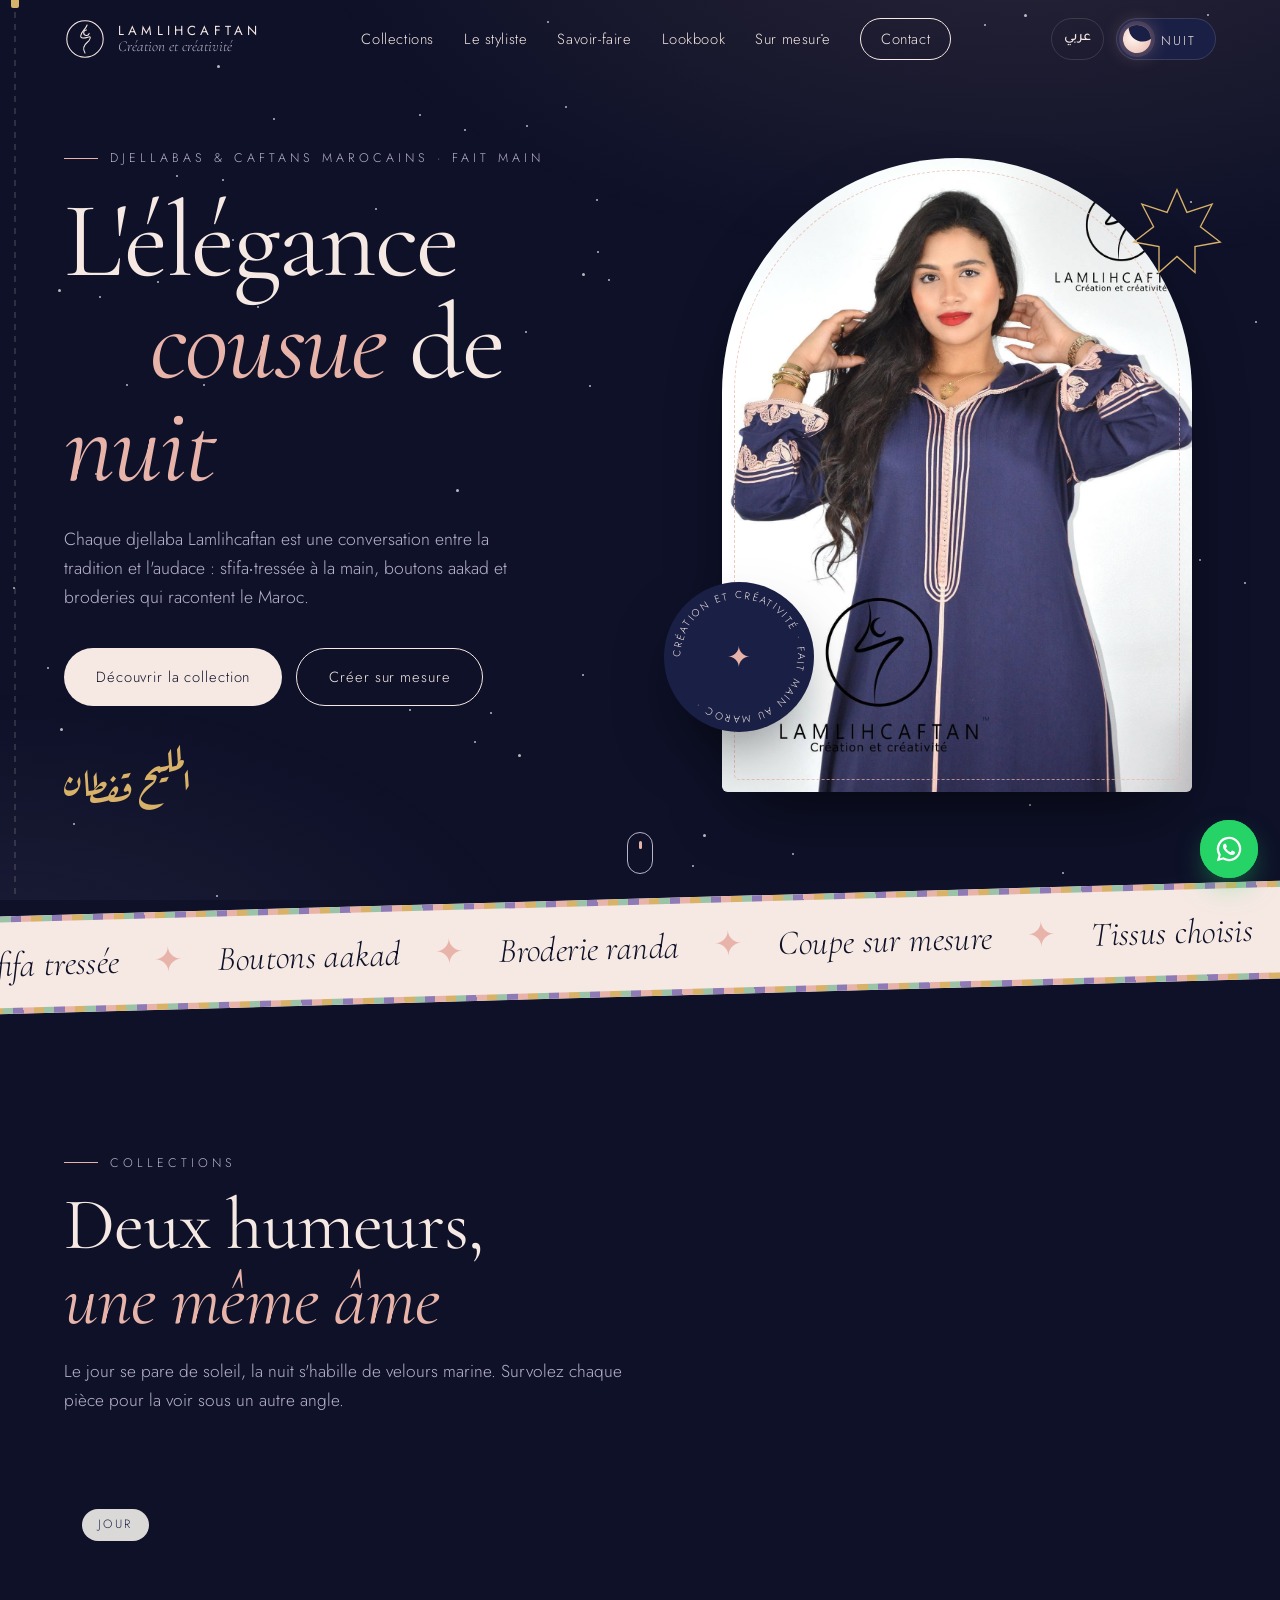
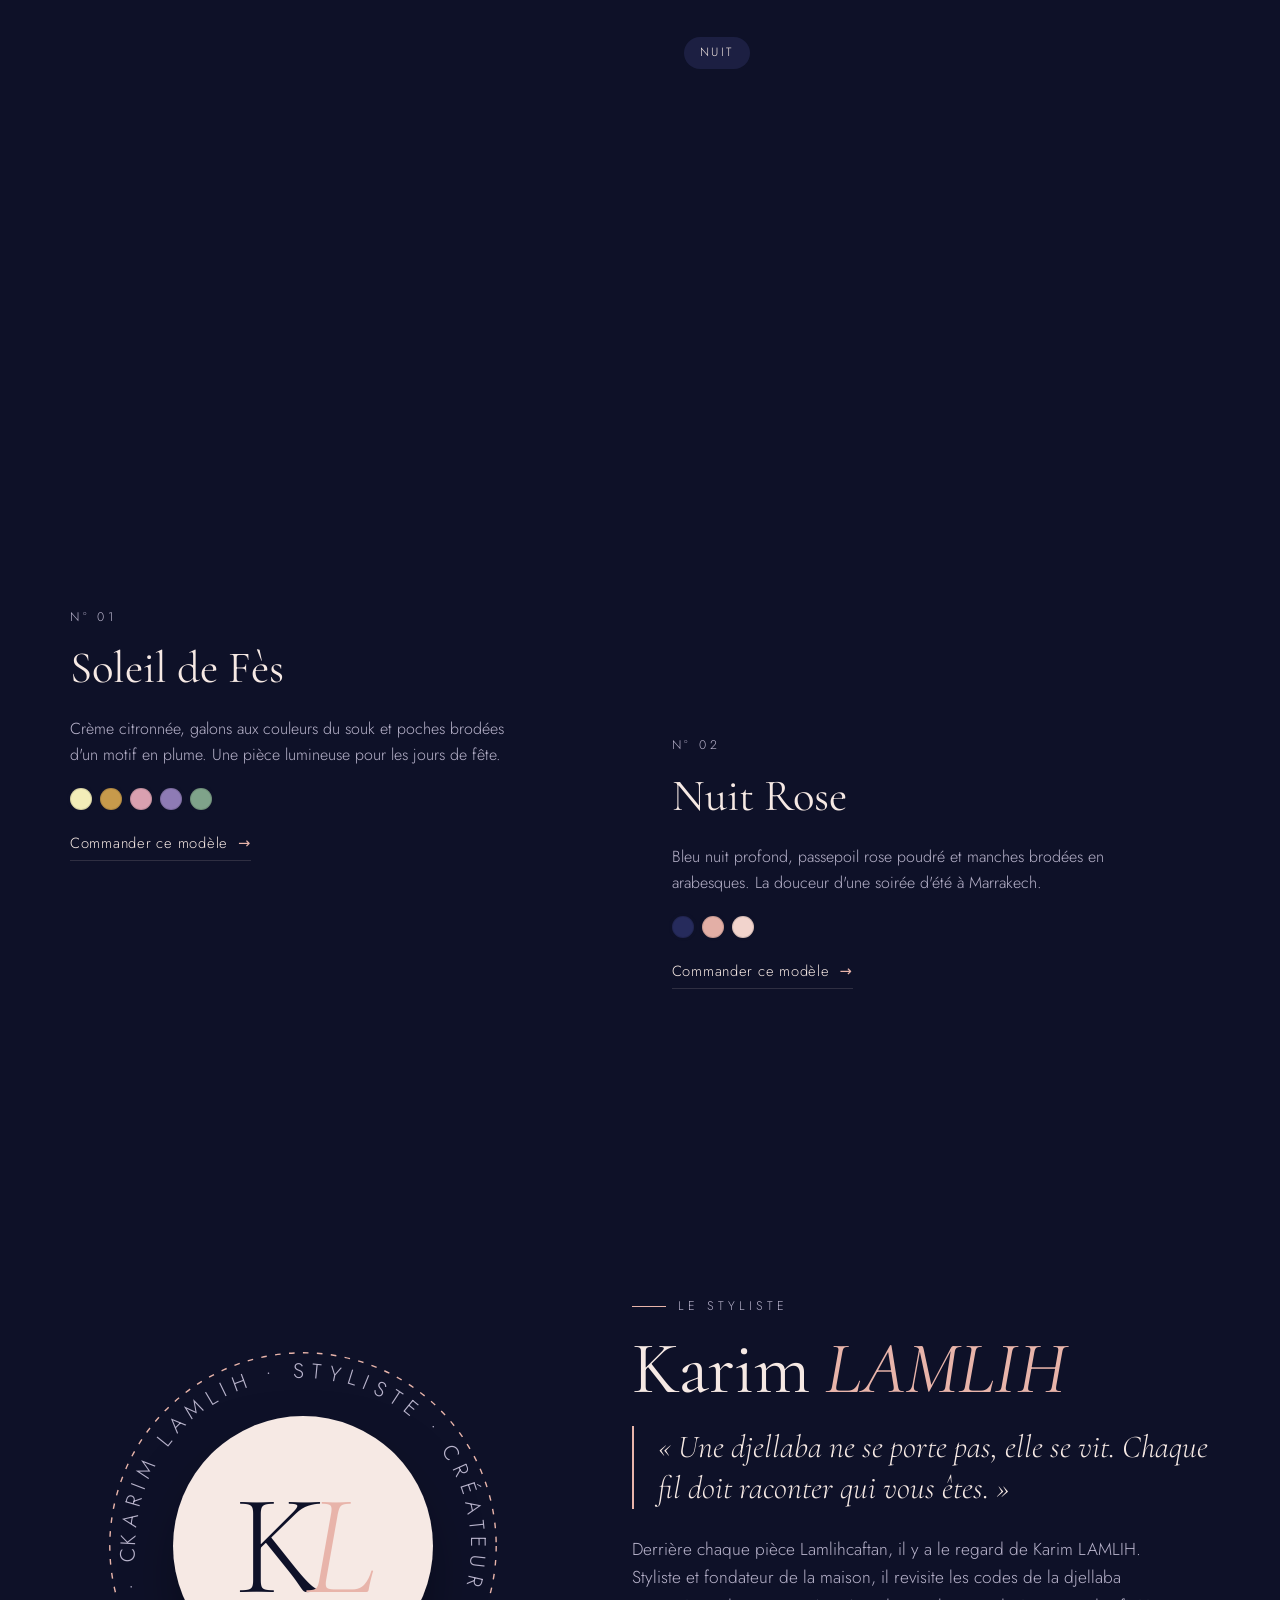
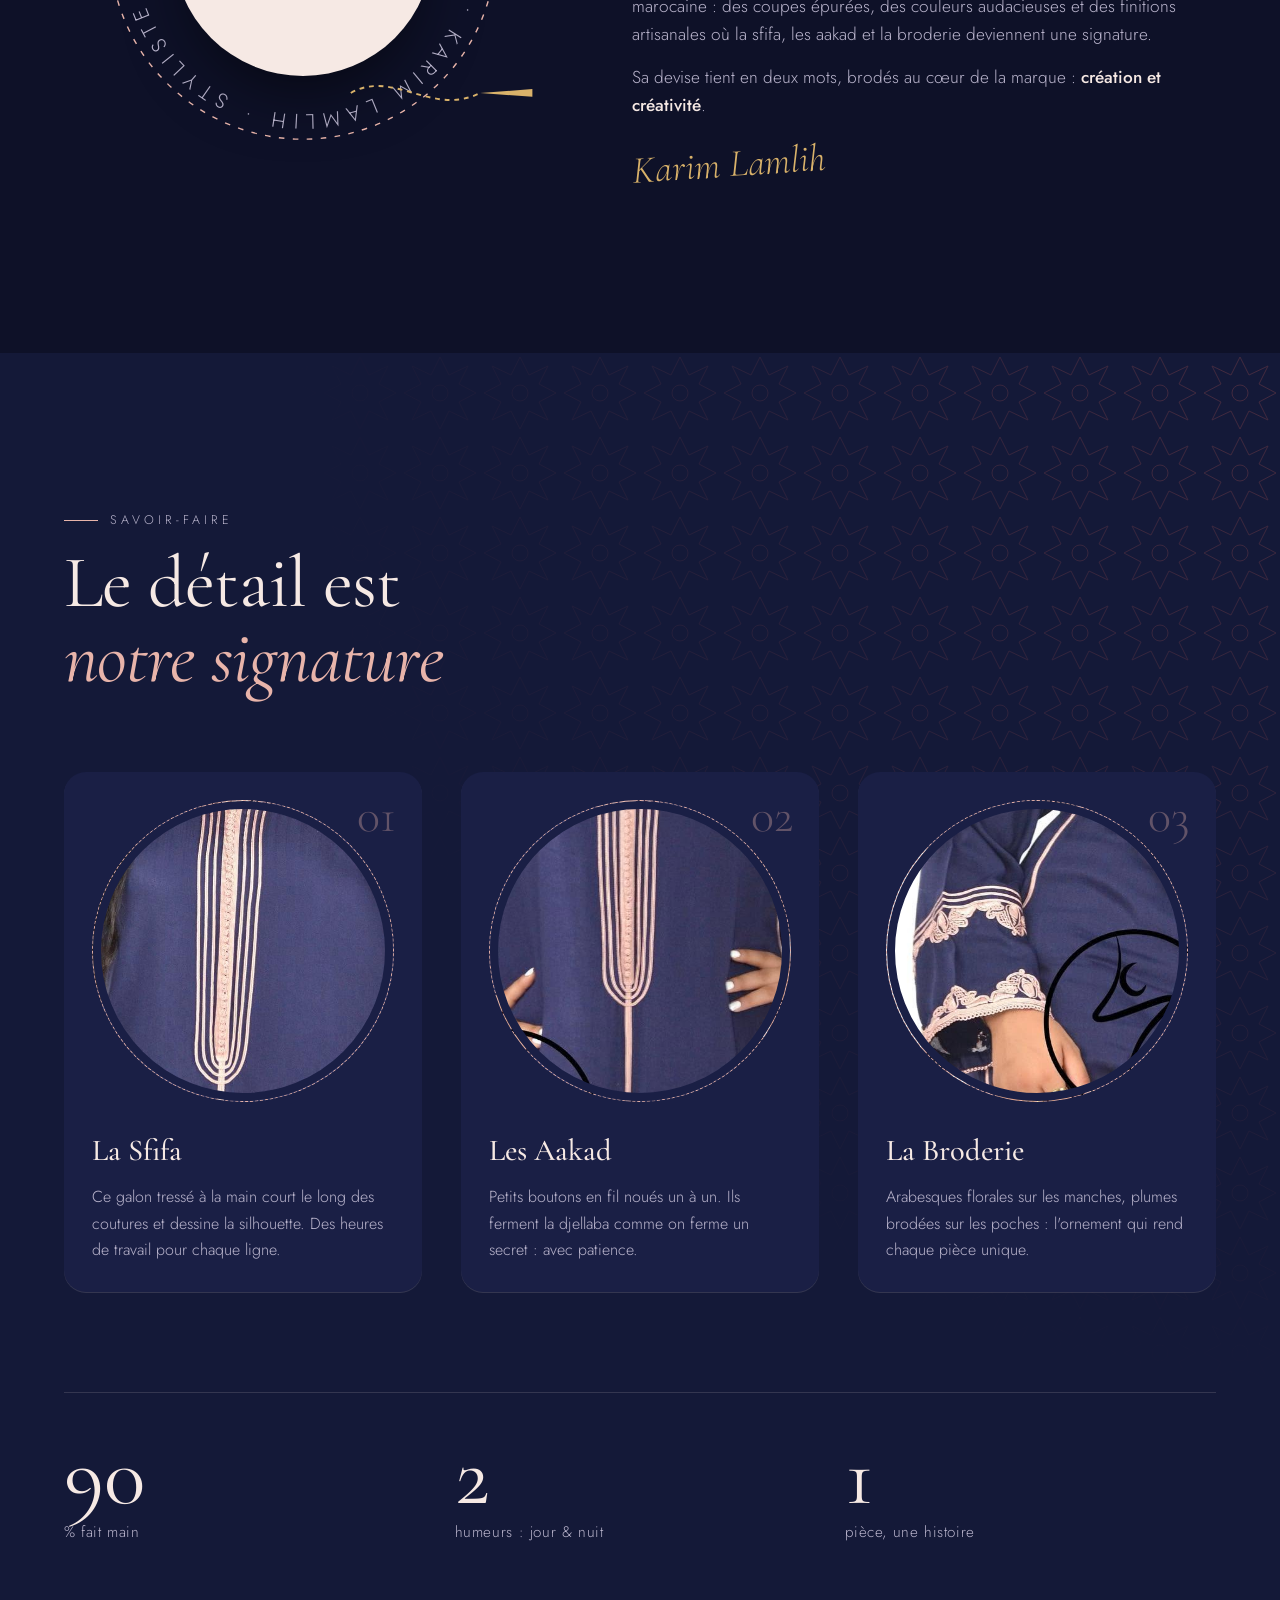
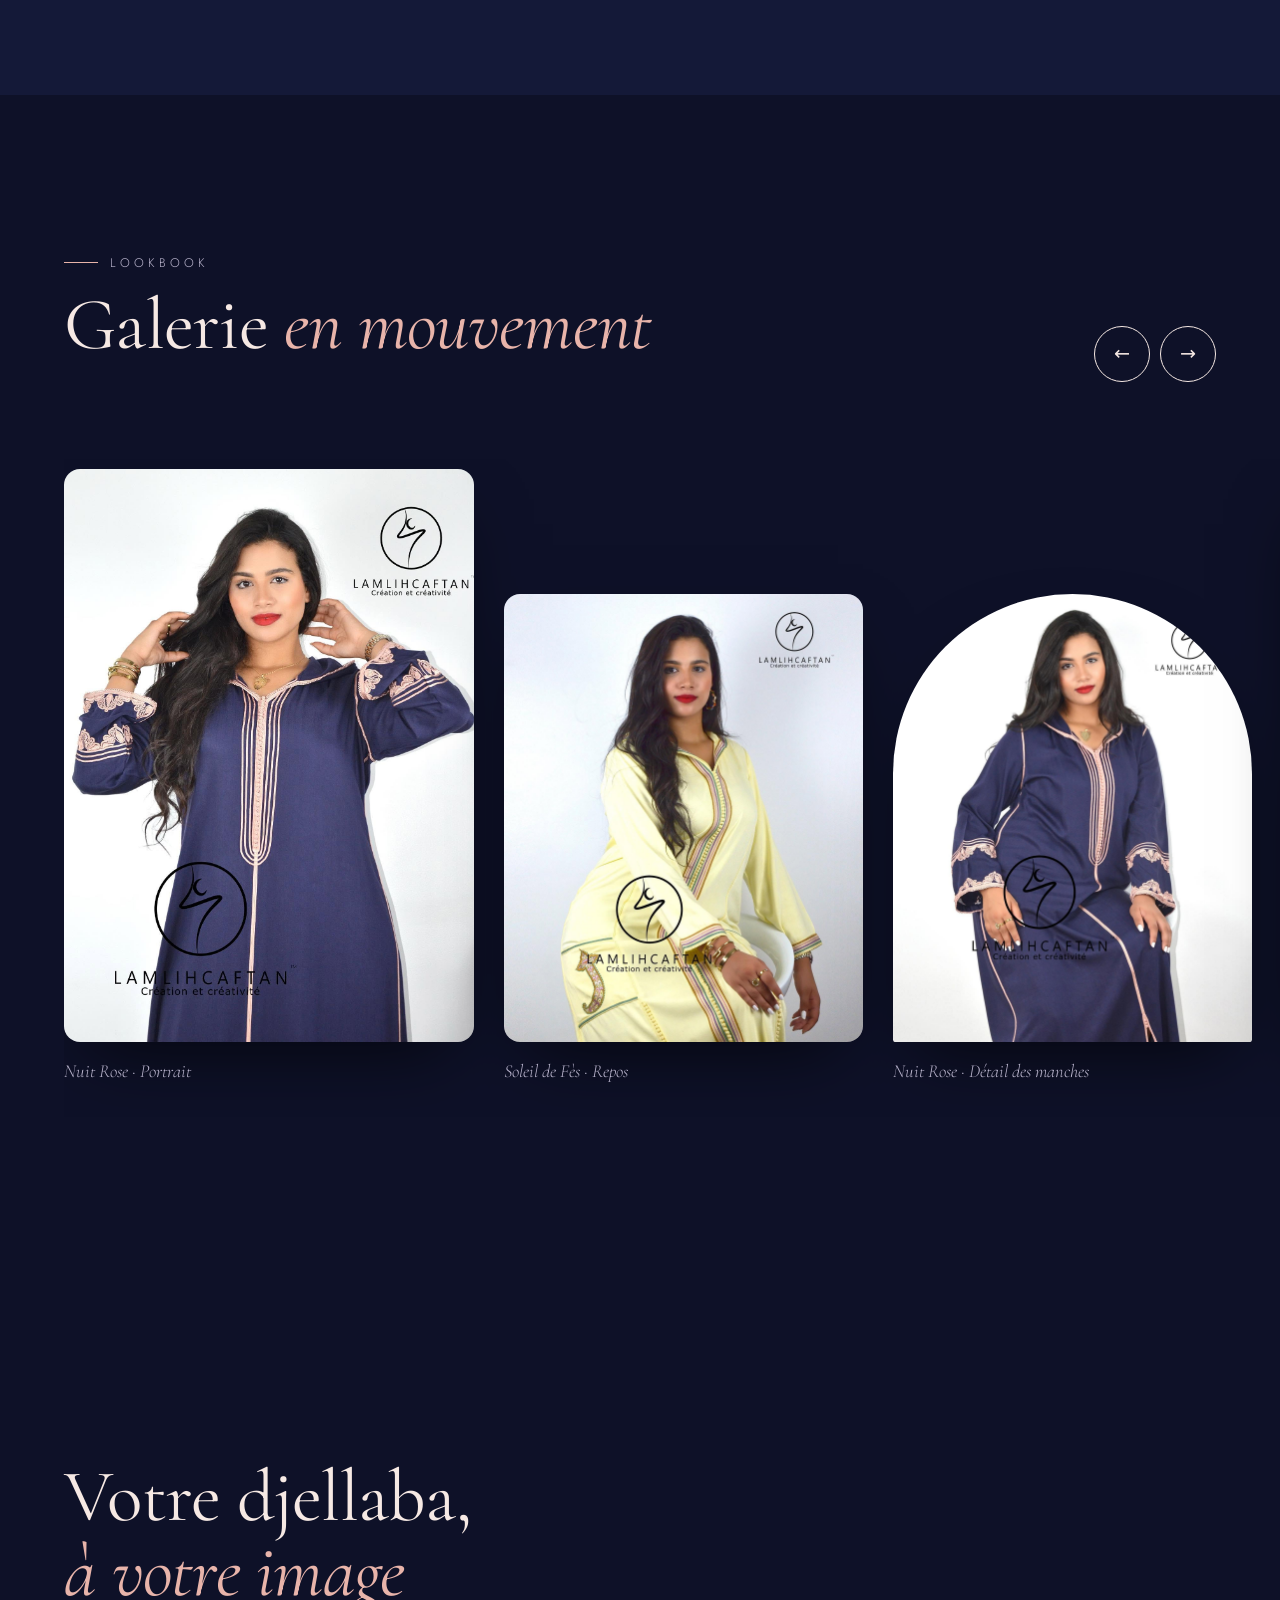
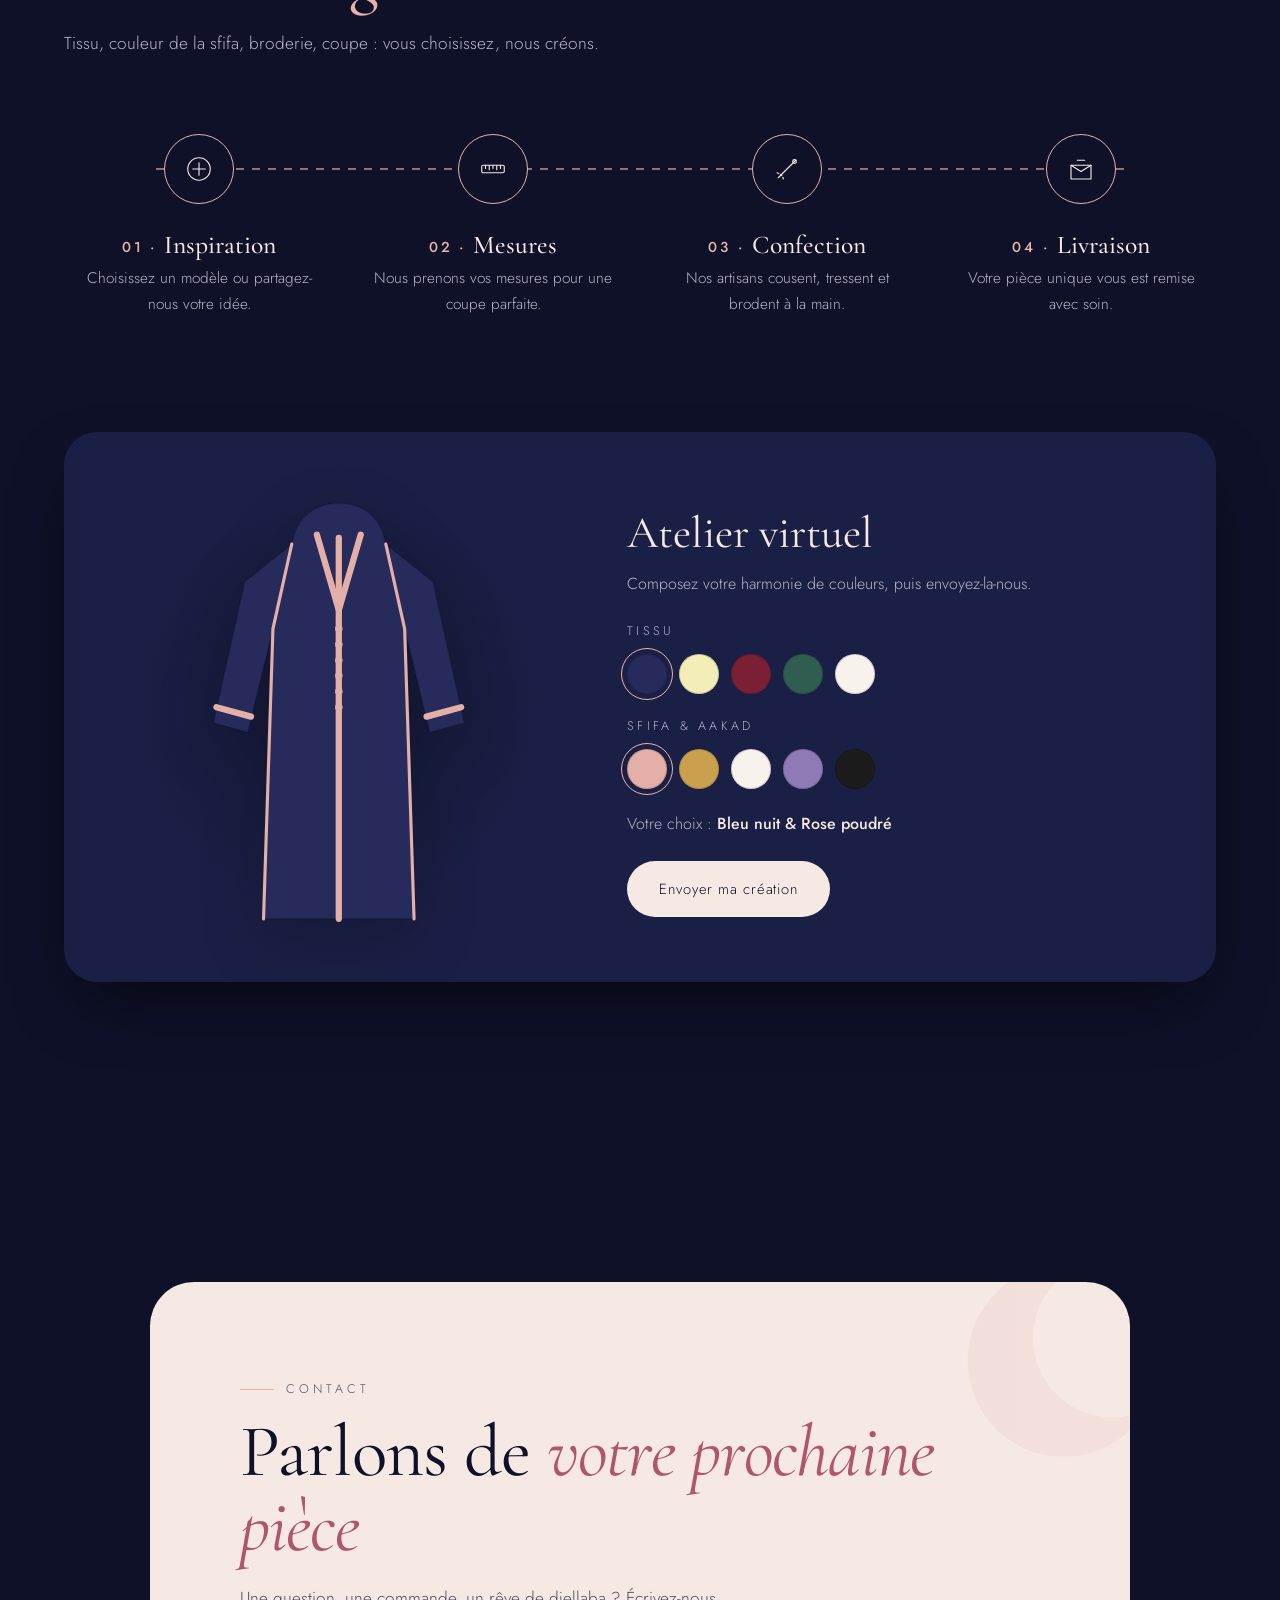
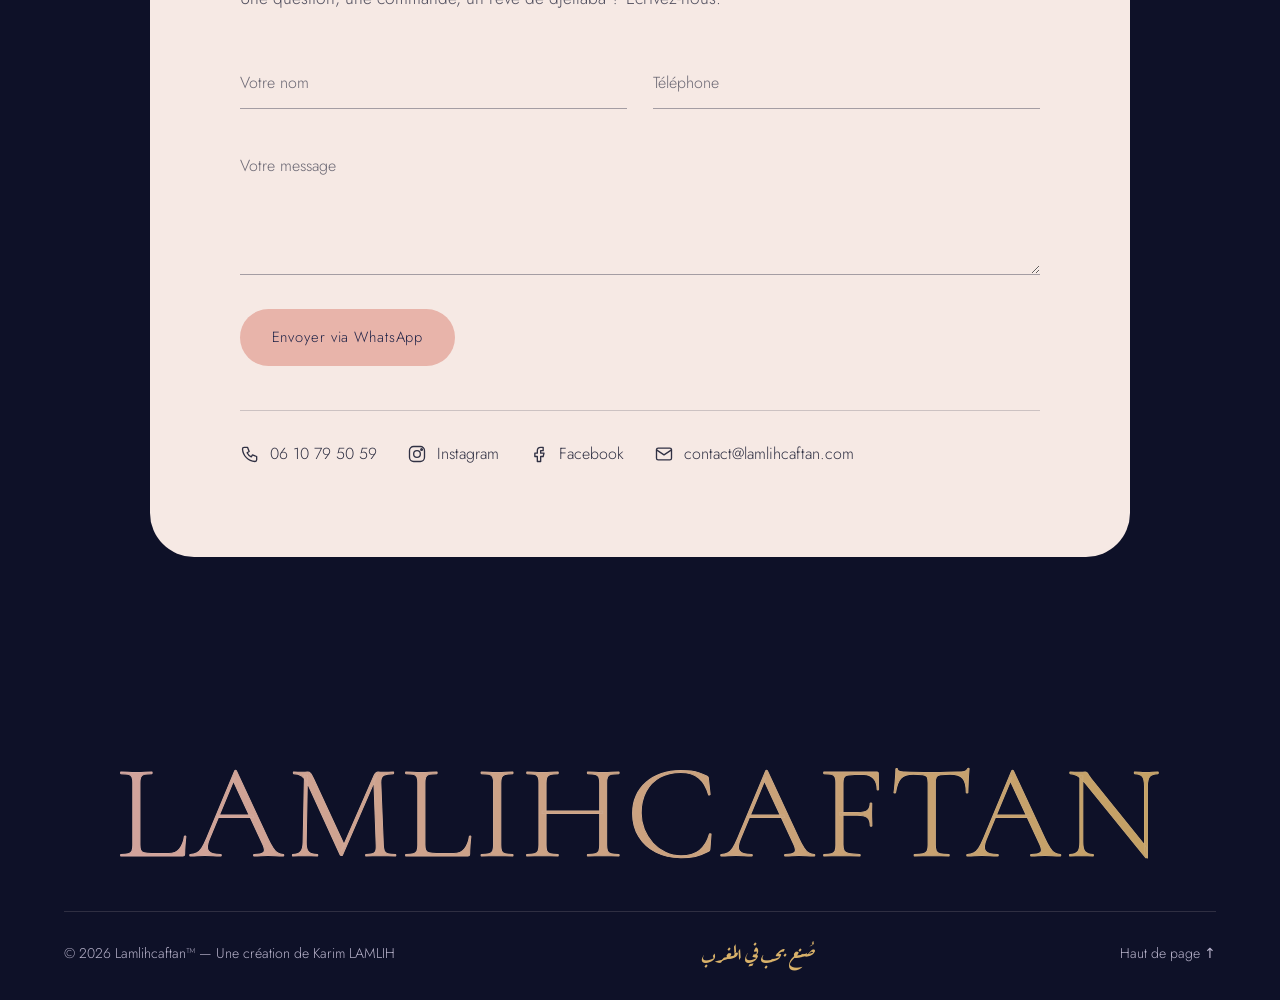
==== commit ca4cadce: "SEO : sitemap, robots.txt, titres, Open Graph, hreflang et données structurées Co-Authored-By: Claud" ====
--- a/index.html
+++ b/index.html
@@ -3,12 +3,66 @@
 <head>
   <meta charset="UTF-8" />
   <meta name="viewport" content="width=device-width, initial-scale=1.0" />
-  <title>Lamlihcaftan — Création et créativité</title>
-  <meta name="description" content="Lamlihcaftan : djellabas et caftans marocains faits main, imaginés par le styliste Karim LAMLIH. Sfifa, aakad et broderie, créés avec passion." />
+  <title>Lamlihcaftan | Djellaba &amp; caftan marocain fait main sur mesure — Karim LAMLIH</title>
+  <meta name="description" content="Lamlihcaftan, maison marocaine du styliste Karim LAMLIH : djellabas et caftans faits main, sur mesure. Sfifa, aakad et broderie artisanale. Commande via WhatsApp." />
+  <meta name="keywords" content="djellaba, caftan marocain, djellaba sur mesure, caftan fait main, jellaba femme, sfifa, aakad, broderie marocaine, Lamlihcaftan, Karim Lamlih" />
   <meta name="author" content="Karim LAMLIH" />
+  <meta name="robots" content="index, follow, max-image-preview:large" />
   <meta name="theme-color" content="#0E1128" />
-  <link rel="alternate" hreflang="fr" href="index.html" />
-  <link rel="alternate" hreflang="ar" href="ar.html" />
+  <link rel="canonical" href="https://lamlihcaftan.com/" />
+  <link rel="alternate" hreflang="fr" href="https://lamlihcaftan.com/" />
+  <link rel="alternate" hreflang="ar" href="https://lamlihcaftan.com/ar" />
+  <link rel="alternate" hreflang="x-default" href="https://lamlihcaftan.com/" />
+
+  <!-- Réseaux sociaux (WhatsApp, Facebook, Instagram…) -->
+  <meta property="og:type" content="website" />
+  <meta property="og:site_name" content="Lamlihcaftan" />
+  <meta property="og:locale" content="fr_FR" />
+  <meta property="og:locale:alternate" content="ar_MA" />
+  <meta property="og:url" content="https://lamlihcaftan.com/" />
+  <meta property="og:title" content="Lamlihcaftan — Djellabas &amp; caftans marocains faits main" />
+  <meta property="og:description" content="Création et créativité : djellabas sur mesure imaginées par Karim LAMLIH. Sfifa, aakad et broderie artisanale." />
+  <meta property="og:image" content="https://lamlihcaftan.com/images/nuit-rose-portrait.jpg" />
+  <meta property="og:image:alt" content="Djellaba marine Nuit Rose de Lamlihcaftan" />
+  <meta name="twitter:card" content="summary_large_image" />
+
+  <!-- Données structurées Google -->
+  <script type="application/ld+json">
+  {
+    "@context": "https://schema.org",
+    "@graph": [
+      {
+        "@type": "ClothingStore",
+        "@id": "https://lamlihcaftan.com/#store",
+        "name": "Lamlihcaftan",
+        "slogan": "Création et créativité",
+        "description": "Djellabas et caftans marocains faits main et sur mesure, imaginés par le styliste Karim LAMLIH.",
+        "url": "https://lamlihcaftan.com/",
+        "image": [
+          "https://lamlihcaftan.com/images/nuit-rose-portrait.jpg",
+          "https://lamlihcaftan.com/images/soleil-fes-debout.jpg"
+        ],
+        "telephone": "+212610795059",
+        "address": { "@type": "PostalAddress", "addressCountry": "MA" },
+        "founder": { "@id": "https://lamlihcaftan.com/#karim-lamlih" },
+        "knowsLanguage": ["fr", "ar"]
+      },
+      {
+        "@type": "Person",
+        "@id": "https://lamlihcaftan.com/#karim-lamlih",
+        "name": "Karim LAMLIH",
+        "jobTitle": "Styliste",
+        "worksFor": { "@id": "https://lamlihcaftan.com/#store" }
+      },
+      {
+        "@type": "WebSite",
+        "url": "https://lamlihcaftan.com/",
+        "name": "Lamlihcaftan",
+        "inLanguage": ["fr", "ar"]
+      }
+    ]
+  }
+  </script>
   <link rel="icon" href="data:image/svg+xml,<svg xmlns='http://www.w3.org/2000/svg' viewBox='0 0 100 100'><circle cx='50' cy='50' r='44' fill='none' stroke='%231F2347' stroke-width='6'/><path d='M55 18 C40 30 38 50 60 44 C70 42 64 56 50 62 C40 68 44 80 52 86' fill='none' stroke='%231F2347' stroke-width='6' stroke-linecap='round'/></svg>" />
   <link rel="preconnect" href="https://fonts.googleapis.com" />
   <link rel="preconnect" href="https://fonts.gstatic.com" crossorigin />
@@ -65,7 +119,7 @@
     </nav>
 
     <div class="nav__actions">
-      <a class="lang-switch" href="ar.html" hreflang="ar" lang="ar" title="النسخة العربية">عربي</a>
+      <a class="lang-switch" href="/ar" hreflang="ar" lang="ar" title="النسخة العربية">عربي</a>
       <button class="theme-toggle" id="themeToggle" aria-label="Basculer le mode nuit" title="Jour / Nuit">
         <span class="theme-toggle__orb"></span>
         <span class="theme-toggle__label"><span class="lbl-day">Jour</span><span class="lbl-night">Nuit</span></span>
@@ -80,7 +134,7 @@
     <!-- ============ HERO ============ -->
     <section class="hero" id="accueil">
       <div class="hero__text">
-        <p class="eyebrow reveal">Maison marocaine · Fait main</p>
+        <p class="eyebrow reveal">Djellabas &amp; caftans marocains · Fait main</p>
         <h1 class="hero__title">
           <span class="line reveal">L'élégance</span>
           <span class="line reveal"><em>cousue</em> de</span>
